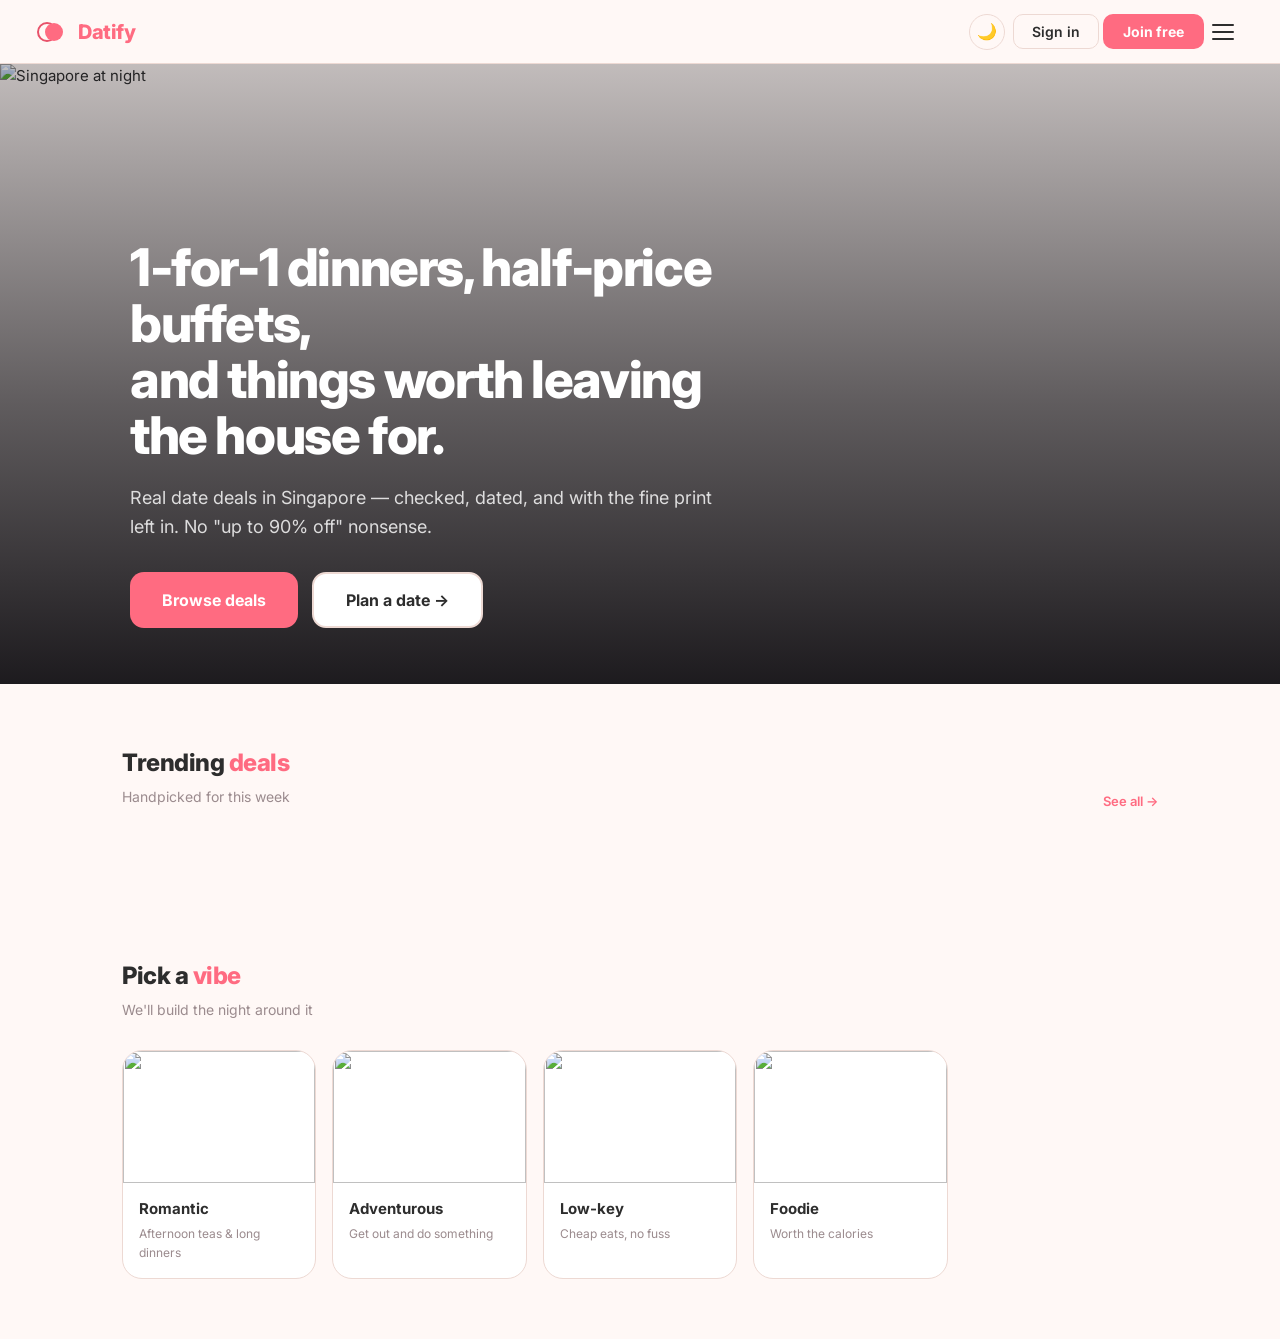
==== index.html @ 91d67506 "Fix planner/filter correctness, swipe scroll reset, and tablet layout Planner and filters were promi" ====
<!DOCTYPE html>
<html lang="en">
<head>
  <meta charset="UTF-8" />
  <meta name="viewport" content="width=device-width, initial-scale=1.0" />
  <title>Datify — Plan the Perfect Date</title>

  <!-- ✅ Supabase MUST load before any of your scripts -->
  <script src="https://cdn.jsdelivr.net/npm/@supabase/supabase-js@2"></script>

  <link rel="stylesheet" href="css/style.css">
  <link rel="icon" type="image/svg+xml" href="assets/img/logo-mark.svg">
  <script src="js/theme.js"></script>
</head>
<body>

<div id="app">
  <nav class="nav">
    <div class="nav-logo" onclick="go('home')">
      <div class="nav-logo-mark">
        <svg viewBox="0 0 64 64"><circle cx="26" cy="32" r="18" fill="none" stroke="#E8526A" stroke-width="4"/><circle cx="40" cy="32" r="18" fill="#FF6B81"/></svg>
      </div>
      <span class="nav-brand">Datify</span>
    </div>
    <div class="nav-links">
      <button class="nav-link active" data-page="home"    onclick="go('home')">Home</button>
      <button class="nav-link"        data-page="explore" onclick="go('explore')">Explore Deals</button>
      <button class="nav-link"        data-page="swipe"   onclick="go('swipe')">Swipe</button>
      <button class="nav-link"        data-page="planner" onclick="go('planner')">Plan a Date</button>
      <button class="nav-link"        data-page="saved"   onclick="go('saved')">Saved</button>
      <button class="nav-link"        data-page="howitworks" onclick="go('howitworks')">How it works</button>
      <button class="nav-link"        data-page="contact" onclick="go('contact')">Contact</button>
    </div>
    <div class="nav-right">
      <button class="theme-toggle" onclick="toggleDarkMode()" title="Toggle dark mode" aria-label="Toggle dark mode">🌙</button>
      <span id="nav-auth-area">
        <button class="btn-ghost" onclick="go('login')">Sign in</button>
        <button class="btn-pink"  onclick="go('signup')">Join free</button>
      </span>
      <button class="nav-hamburger" id="nav-hamburger" onclick="toggleMobileMenu()" aria-label="Menu">
        <span></span><span></span><span></span>
      </button>
    </div>
  </nav>
  <div class="nav-mobile-menu" id="nav-mobile-menu">
    <button class="nav-link active" data-page="home"    onclick="go('home');closeMobileMenu()">Home</button>
    <button class="nav-link"        data-page="explore" onclick="go('explore');closeMobileMenu()">Explore Deals</button>
    <button class="nav-link"        data-page="swipe"   onclick="go('swipe');closeMobileMenu()">Swipe</button>
    <button class="nav-link"        data-page="planner" onclick="go('planner');closeMobileMenu()">Plan a Date</button>
    <button class="nav-link"        data-page="saved"   onclick="go('saved');closeMobileMenu()">Saved</button>
    <button class="nav-link"        data-page="howitworks" onclick="go('howitworks');closeMobileMenu()">How it works</button>
    <button class="nav-link"        data-page="contact" onclick="go('contact');closeMobileMenu()">Contact</button>
    <div class="nav-mobile-auth" id="nav-auth-area-mobile">
      <button class="btn-ghost" onclick="go('login');closeMobileMenu()">Sign in</button>
      <button class="btn-pink"  onclick="go('signup');closeMobileMenu()">Join free</button>
    </div>
  </div>

  <!-- HOME -->
  <div id="page-home" class="page active">
    <div class="hero">
      <div class="hero-media">
        <img src="https://images.unsplash.com/photo-1496939376851-89342e90adcd?w=1600&q=80&auto=format&fit=crop" alt="Singapore at night">
      </div>
      <div class="hero-content">
        <h1>1-for-1 dinners, half-price buffets,<br>and things worth leaving the house for.</h1>
        <p class="hero-sub">Real date deals in Singapore — checked, dated, and with the fine print left in. No "up to 90% off" nonsense.</p>
        <div class="hero-actions">
          <button class="btn-hero-primary" onclick="go('explore')">Browse deals</button>
          <button class="btn-hero-secondary" onclick="go('planner')">Plan a date →</button>
        </div>
        <div class="hero-proof" id="hero-stats" style="display:none">
          <span><strong id="stat-deals-num">0</strong> live deals</span>
          <span class="hero-proof-dot">·</span>
          <span><strong id="stat-cats-num">0</strong> categories</span>
          <span class="hero-proof-dot">·</span>
          <span>Singapore only</span>
        </div>
      </div>
    </div>
    <div class="section">
      <div class="section-head">
        <div><div class="section-title">Trending <span>deals</span></div><div class="section-sub">Handpicked for this week</div></div>
        <button class="see-all" onclick="go('explore')">See all →</button>
      </div>
      <div class="deals-grid" id="home-trending"></div>
    </div>
    <div class="section">
      <div class="section-head">
        <div><div class="section-title">Pick a <span>vibe</span></div><div class="section-sub">We'll build the night around it</div></div>
      </div>
      <div class="vibes-row">
        <div class="vibe-card" onclick="setVibeAndGo('romantic')">
          <img src="https://images.unsplash.com/photo-1560228022-f1a3298022e9?w=600&q=80&auto=format&fit=crop" alt="">
          <div class="vibe-body"><div class="vibe-name">Romantic</div><div class="vibe-desc">Afternoon teas &amp; long dinners</div></div>
        </div>
        <div class="vibe-card" onclick="setVibeAndGo('adventurous')">
          <img src="https://images.unsplash.com/photo-1699138346782-8a8b211c3da2?w=600&q=80&auto=format&fit=crop" alt="">
          <div class="vibe-body"><div class="vibe-name">Adventurous</div><div class="vibe-desc">Get out and do something</div></div>
        </div>
        <div class="vibe-card" onclick="setVibeAndGo('chill')">
          <img src="https://images.unsplash.com/photo-1596815390511-58869bc64193?w=600&q=80&auto=format&fit=crop" alt="">
          <div class="vibe-body"><div class="vibe-name">Low-key</div><div class="vibe-desc">Cheap eats, no fuss</div></div>
        </div>
        <div class="vibe-card" onclick="setVibeAndGo('foodie')">
          <img src="https://images.unsplash.com/photo-1579584425555-c3ce17fd4351?w=600&q=80&auto=format&fit=crop" alt="">
          <div class="vibe-body"><div class="vibe-name">Foodie</div><div class="vibe-desc">Worth the calories</div></div>
        </div>
      </div>
    </div>
  </div>

  <!-- LOGIN -->
  <div id="page-login" class="page">
    <div class="auth-wrap">
      <div class="auth-card">
        <div class="auth-logo">
          <div class="mark"><svg viewBox="0 0 64 64"><circle cx="26" cy="32" r="18" fill="none" stroke="#E8526A" stroke-width="4"/><circle cx="40" cy="32" r="18" fill="#FF6B81"/></svg></div>
          <div style="font-size:22px;font-weight:800;color:var(--pink)">Datify</div>
        </div>
        <div class="auth-title">Welcome back</div>
        <div class="auth-sub">Sign in to access your saved plans</div>
        <div id="login-error"   class="auth-error"></div>
        <div id="login-success" class="auth-success"></div>
        <div class="form-group">
          <label class="form-label">Email</label>
          <input class="form-input" id="login-email" type="email" placeholder="you@example.com">
        </div>
        <div class="form-group">
          <label class="form-label">Password</label>
          <input class="form-input" id="login-password" type="password" placeholder="••••••••">
        </div>
        <button class="btn-full" id="login-btn" onclick="handleLogin()">Sign in</button>
        <div class="auth-footer">No account? <a onclick="go('signup')">Create one free →</a></div>
      </div>
    </div>
  </div>

  <!-- SIGNUP -->
  <div id="page-signup" class="page">
    <div class="auth-wrap">
      <div class="auth-card">
        <div class="auth-logo">
          <div class="mark"><svg viewBox="0 0 64 64"><circle cx="26" cy="32" r="18" fill="none" stroke="#E8526A" stroke-width="4"/><circle cx="40" cy="32" r="18" fill="#FF6B81"/></svg></div>
          <div style="font-size:22px;font-weight:800;color:var(--pink)">Datify</div>
        </div>
        <div class="auth-title">Create your account</div>
        <div class="auth-sub">Plan your first perfect date today</div>
        <div id="signup-error"   class="auth-error"></div>
        <div id="signup-success" class="auth-success"></div>
        <div class="form-row">
          <div class="form-group"><label class="form-label">First name</label><input class="form-input" id="signup-firstname" type="text" placeholder="Alex"></div>
          <div class="form-group"><label class="form-label">Last name</label><input class="form-input" id="signup-lastname" type="text" placeholder="Kim"></div>
        </div>
        <div class="form-group">
          <label class="form-label">Email</label>
          <input class="form-input" id="signup-email" type="email" placeholder="you@example.com">
        </div>
        <div class="form-group">
          <label class="form-label">Password</label>
          <input class="form-input" id="signup-password" type="password" placeholder="8+ chars, upper, lower &amp; symbol">
        </div>
        <button class="btn-full" id="signup-btn" onclick="handleSignUp()">Create account — it's free</button>
        <div class="auth-footer">Already have an account? <a onclick="go('login')">Sign in →</a></div>
      </div>
    </div>
  </div>

  <!-- PLANNER -->
  <div id="page-planner" class="page">
    <div class="planner-wrap">
      <div class="planner-header">
        <h1>Plan your <em>perfect date</em></h1>
        <p>Answer a few quick questions and we'll build the ideal evening for you.</p>
      </div>
      <div class="pin-banner" id="pin-banner" style="display:none"></div>
      <div class="planner-card">
        <h3><span class="step-badge">1</span> What's your budget?</h3>
        <div class="budget-row">
          <span class="budget-amount" id="budget-disp">$70</span>
          <span class="budget-max">Max $200</span>
        </div>
        <input type="range" min="0" max="200" value="70" step="5" id="budget-slider"
               oninput="document.getElementById('budget-disp').textContent='$'+this.value">
        <div style="display:flex;justify-content:space-between;font-size:11px;color:var(--muted);margin-top:8px">
          <span>$0 Free</span><span>$50 Budget</span><span>$100 Mid</span><span>$200 Premium</span>
        </div>
      </div>
      <div class="planner-card">
        <h3><span class="step-badge">2</span> When's the date?</h3>
        <div class="input-grid">
          <div class="form-group"><label class="form-label">Date</label><input type="date" id="p-date"></div>
          <div class="form-group"><label class="form-label">Start time</label><input type="time" id="p-time" value="18:30"></div>
          <div class="form-group"><label class="form-label">Duration</label>
            <select id="p-dur">
              <option value="2">2 hours</option>
              <option value="3" selected>3 hours</option>
              <option value="4">4 hours</option>
              <option value="5">5 hours</option>
              <option value="6">All night (6h)</option>
            </select>
          </div>
          <div class="form-group"><label class="form-label">Area</label>
            <select id="p-loc">
              <option value="any" selected>Anywhere in Singapore</option>
              <option value="Central">Central</option>
              <option value="East">East</option>
              <option value="West">West</option>
              <option value="North">North</option>
              <option value="North-East">North-East</option>
            </select>
          </div>
        </div>
      </div>
      <div class="planner-card">
        <h3><span class="step-badge">3</span> Choose your vibe</h3>
        <div class="vibes-grid" id="vibe-grid">
          <button class="vibe-btn sel" data-vibe="romantic"    onclick="pickVibe(this)"><span class="ve">🌹</span><span class="vn">Romantic</span><div class="vd">Candlelit &amp; intimate</div></button>
          <button class="vibe-btn"    data-vibe="fun"          onclick="pickVibe(this)"><span class="ve">🎉</span><span class="vn">Fun</span><div class="vd">Playful &amp; lively</div></button>
          <button class="vibe-btn"    data-vibe="adventurous"  onclick="pickVibe(this)"><span class="ve">🧗</span><span class="vn">Adventurous</span><div class="vd">Bold &amp; exciting</div></button>
          <button class="vibe-btn"    data-vibe="chill"        onclick="pickVibe(this)"><span class="ve">☕</span><span class="vn">Chill</span><div class="vd">Cozy &amp; relaxed</div></button>
          <button class="vibe-btn"    data-vibe="foodie"       onclick="pickVibe(this)"><span class="ve">🍜</span><span class="vn">Foodie</span><div class="vd">All about the food</div></button>
        </div>
      </div>
      <div class="planner-card">
        <h3><span class="step-badge">4</span> What to include?</h3>
        <div class="chips-row" id="include-chips">
          <button class="chip on" data-cat="dining"     onclick="toggleInclude(this)">🍽 Food</button>
          <button class="chip on" data-cat="activities" onclick="toggleInclude(this)">🎭 Activities</button>
          <button class="chip on" data-cat="drinks"     onclick="toggleInclude(this)">🍹 Drinks</button>
          <button class="chip on" data-cat="outdoor"    onclick="toggleInclude(this)">🌿 Outdoor</button>
        </div>
      </div>
      <button class="generate-btn" onclick="startGenerate()">
        <svg width="20" height="20" viewBox="0 0 24 24" fill="currentColor"><path d="M12 2l3.09 6.26L22 9.27l-5 4.87 1.18 6.88L12 17.77l-6.18 3.25L7 14.14 2 9.27l6.91-1.01L12 2z"/></svg>
        Generate My Date
      </button>
    </div>
  </div>

  <!-- LOADING -->
  <div id="page-loading" class="page">
    <div class="loading-screen show">
      <div class="loading-ring-wrap"><div class="l-ring"></div><div class="l-heart">❤️</div></div>
      <div style="text-align:center">
        <div class="loading-title">Building your perfect date</div>
        <div class="loading-msg"><span class="loading-dots"><span>.</span><span>.</span><span>.</span></span></div>
      </div>
      <div class="loading-steps-list">
        <div class="l-step active" id="ls0"><div class="l-step-dot"></div>Scouting top venues nearby</div>
        <div class="l-step"        id="ls1"><div class="l-step-dot"></div>Checking prices &amp; availability</div>
        <div class="l-step"        id="ls2"><div class="l-step-dot"></div>Mapping the best route</div>
        <div class="l-step"        id="ls3"><div class="l-step-dot"></div>Calculating travel times</div>
        <div class="l-step"        id="ls4"><div class="l-step-dot"></div>Finalising your itinerary ✨</div>
      </div>
    </div>
  </div>

  <!-- RESULTS -->
  <div id="page-results" class="page">
    <div class="results-wrap">
      <div class="results-top">
        <div class="results-top-head">
          <div>
            <div class="results-plan-name">Your <span>Romantic Evening</span> ✨</div>
            <div class="results-date" id="res-date-line"></div>
          </div>
          <div style="display:flex;gap:8px;flex-wrap:wrap">
            <button class="replan-btn" onclick="regeneratePlan()">Regenerate</button>
            <button class="btn-pink" id="res-save-btn" onclick="savePlan()">Save Plan</button>
          </div>
        </div>
        <div class="results-pills" id="res-pills"></div>
      </div>
      <div class="timeline" id="timeline"><div class="tl-spine"></div></div>
      <div class="total-summary" id="total-summary"></div>
      <div id="res-extras-section" style="margin-top:32px;padding-top:28px;border-top:1px solid var(--border)">
        <div class="section-title" style="margin-bottom:6px">More deals to <span>add</span></div>
        <div style="font-size:13px;color:var(--muted);margin-bottom:18px" id="res-extras-sub">Other deals you might like. Use Replace on a stop to swap one in.</div>
        <div class="deals-grid" id="res-extras"></div>
      </div>
    </div>
  </div>

  <!-- EXPLORE -->
  <div id="page-explore" class="page">
    <div class="explore-wrap">
      <div class="explore-top">
        <div class="explore-title"><h1>Explore <span style="color:var(--pink)">deals</span></h1><p>Discover curated activities &amp; dining for your next date</p></div>
        <button class="btn-pink" onclick="go('planner')">Plan a date →</button>
      </div>
      <div class="filter-bar">
        <span class="filter-label">Filter:</span>
        <button class="filter-chip filter-chip-cat on" onclick="filterDeals('all',this)">All</button>
        <span id="category-chips" style="display:contents"></span>
        <span class="filter-label filter-label-price">Price:</span>
        <button class="filter-chip filter-chip-price" onclick="filterPrice('budget',this)">Under $20</button>
        <button class="filter-chip filter-chip-price" onclick="filterPrice('mid',this)">$20–$60</button>
        <button class="filter-chip filter-chip-price" onclick="filterPrice('premium',this)">$60+</button>
        <button class="filter-chip filter-chip-price" onclick="filterPrice('discount',this)">% off</button>
      </div>
      <div class="explore-grid" id="explore-grid"></div>
    </div>
  </div>

  <!-- DEAL DETAIL -->
  <div id="page-detail" class="page">
    <div class="detail-wrap">
      <button class="detail-back" onclick="go(prevPage)">← Back</button>
      <div class="detail-hero" id="detail-img"><div class="detail-tags" id="detail-tags"></div></div>
      <div class="detail-main" id="detail-main"></div>
    </div>
  </div>

  <!-- SAVED -->
  <div id="page-saved" class="page">
    <div class="saved-wrap">
      <div class="saved-header">
        <h1>Your <span style="color:var(--pink)">saved</span></h1>
        <p>Shortlisted deals and saved date itineraries</p>
      </div>
      <div class="saved-tabs">
        <button class="saved-tab-btn on" onclick="switchSavedTab('deals', this)">Deals</button>
        <button class="saved-tab-btn"    onclick="switchSavedTab('plans', this)">Plans</button>
      </div>
      <div id="saved-deals-panel"></div>
      <div id="saved-plans-panel" style="display:none"></div>
    </div>
  </div>

  <!-- SWIPE -->
  <div id="page-swipe" class="page">
    <div class="swipe-wrap">
      <div class="swipe-header">
        <h1>Swipe <span style="color:var(--pink)">deals</span></h1>
        <p id="swipe-subtitle">Right to shortlist, left to pass</p>
      </div>

      <!-- Setup: runs before the deck so it can be sorted by what she wants -->
      <div id="swipe-setup" class="swipe-setup">
        <div class="swipe-setup-group">
          <div class="swipe-setup-label">Budget per person</div>
          <div class="swipe-setup-chips" data-group="budget">
            <button class="chip" data-val="15">Under $15</button>
            <button class="chip" data-val="30">Under $30</button>
            <button class="chip" data-val="50">Under $50</button>
            <button class="chip on" data-val="any">Any</button>
          </div>
        </div>
        <div class="swipe-setup-group">
          <div class="swipe-setup-label">Area</div>
          <div class="swipe-setup-chips" data-group="area">
            <button class="chip on" data-val="any">Anywhere</button>
            <button class="chip" data-val="Central">Central</button>
            <button class="chip" data-val="East">East</button>
            <button class="chip" data-val="West">West</button>
            <button class="chip" data-val="North">North</button>
            <button class="chip" data-val="North-East">North-East</button>
          </div>
        </div>
        <div class="swipe-setup-group">
          <div class="swipe-setup-label">Vibe <span class="swipe-setup-opt">(optional)</span></div>
          <div class="swipe-setup-chips" data-group="vibe">
            <button class="chip" data-val="Romantic">🌹 Romantic</button>
            <button class="chip" data-val="Fun">🎉 Fun</button>
            <button class="chip" data-val="Chill">☕ Chill</button>
            <button class="chip" data-val="Foodie">🍜 Foodie</button>
            <button class="chip" data-val="Adventurous">🧗 Adventurous</button>
            <button class="chip on" data-val="any">✨ Surprise me</button>
          </div>
        </div>
        <button class="btn-pink swipe-setup-go" onclick="startSwipeDeck()">Start swiping →</button>
      </div>

      <div id="swipe-deck" style="display:none">
      <div class="swipe-head">
        <button class="swipe-change-btn" onclick="showSwipeSetup()">⚙ Change filters</button>
        <span class="swipe-saved-note" id="swipe-saved-note"></span>
      </div>
      <div class="swipe-stack" id="swipe-stack"></div>
      <div class="swipe-actions">
        <button class="swipe-btn swipe-btn-pass" onclick="swipeButton('left')" title="Pass" aria-label="Pass">✕</button>
        <button class="swipe-btn swipe-btn-like" onclick="swipeButton('right')" title="Shortlist" aria-label="Shortlist">♡</button>
      </div>
      </div>
    </div>
  </div>

  <!-- HOW IT WORKS -->
  <div id="page-howitworks" class="page">
    <div class="hiw-wrap">
      <div class="hiw-head">
        <h1>How Datify works</h1>
        <p>Datify collects real, currently-running date deals in Singapore and helps you build an evening around them. Here's exactly what that means — including the bits we haven't built yet.</p>
      </div>

      <div class="hiw-block">
        <h2>Where the <span>deals</span> come from</h2>
        <p>Two places. Some are <strong>curated</strong> — we find them on public listings, check they're still running, and record the real price, the outlet address and the expiry date. Others come straight from <strong>partner merchants</strong> who list with us directly.</p>
        <p>Every curated deal links back to where it was published so you can verify it yourself, and we keep the fine print in. If a deal needs a particular credit card or only runs on weekday lunches, that's written into the description — not buried.</p>
      </div>

      <div class="hiw-block">
        <h2>Find something you <span>like</span></h2>
        <p><strong>Explore</strong> is the full list, filterable by category and price. <strong>Swipe</strong> is the same deals one card at a time — right to shortlist, left to pass.</p>
        <p>You don't need an account to shortlist. Tap the heart and it's saved to your browser straight away. Make an account later and everything you saved comes with you.</p>
      </div>

      <div class="hiw-block">
        <h2>Build the <span>date</span></h2>
        <p>Tell the planner your budget, how long you've got, the area you want to be in and the kind of night you're after. It picks deals that genuinely fit — it won't hand you a $25 dinner on a $15 budget, or a four-hour plan when you said three.</p>
        <p>If your budget won't stretch, it says so and names the cheapest thing we actually have, then builds you a free evening instead — a walk along the Marina Bay waterfront, the Botanic Gardens, Fort Canning. Those are real places, and they're genuinely free.</p>
      </div>

      <div class="hiw-block">
        <h2>What we <span>don't</span> do yet</h2>
        <p>We show the straight-line distance between stops, not travel time. A 7km hop might be twenty minutes or fifty depending on the MRT, so check the route before you commit.</p>
        <p>Stop lengths are a flat estimate of an hour each — we don't yet know how long a given deal actually takes. And most photos on curated deals are stock images for illustration, not pictures of that venue. We say so on every deal page.</p>
        <div class="hiw-note">We'd rather tell you what's an estimate than dress a guess up as a fact.</div>
      </div>

      <div class="hiw-block">
        <h2>If you run a <span>business</span></h2>
        <p>Merchants can list their own deals. You get a dashboard, a Seller ID and control over your listings. Every deal — new or edited — goes through a quick review before it appears publicly, so nothing goes live unchecked.</p>
      </div>

      <div class="hiw-cta">
        <button class="btn-hero-primary" onclick="go('explore')">Browse deals</button>
        <button class="btn-hero-secondary" onclick="go('contact')">Partner with us →</button>
      </div>
    </div>
  </div>

  <!-- CONTACT -->
  <div id="page-contact" class="page">
    <div class="contact-wrap">
      <div class="contact-header">
        <h1>Get in <span style="color:var(--pink)">touch</span></h1>
        <p>Questions, feedback, or want to list your deals with us?</p>
      </div>
      <div class="contact-tabs">
        <button class="contact-tab-btn on" onclick="switchContactTab('support', this)">Customer support</button>
        <button class="contact-tab-btn"    onclick="switchContactTab('partnership', this)">Partner with us</button>
      </div>
      <form class="contact-form" id="contact-form" onsubmit="submitContact(event)">
        <div id="contact-error"   class="auth-error"></div>
        <div id="contact-success" class="auth-success"></div>
        <div class="form-group">
          <label class="form-label">Name</label>
          <input class="form-input" id="contact-name" type="text" placeholder="Your name">
        </div>
        <div class="form-group">
          <label class="form-label">Email</label>
          <input class="form-input" id="contact-email" type="email" placeholder="you@example.com">
        </div>
        <div class="form-group">
          <label class="form-label">Message</label>
          <textarea class="form-input" id="contact-message" rows="5" placeholder="How can we help?"></textarea>
        </div>
        <button class="btn-full" id="contact-submit-btn" type="submit">Send message</button>
      </form>
    </div>
  </div>

  <!-- PROFILE -->
  <div id="page-profile" class="page">
    <div class="profile-wrap">
      <div class="profile-header">
        <h1>My <span style="color:var(--pink)">Profile</span></h1>
        <p>Manage your account details and preferences</p>
      </div>

      <!-- Avatar row -->
      <div class="profile-avatar-row">
        <div class="profile-avatar-lg" id="profile-avatar-lg">?</div>
        <div class="profile-avatar-info">
          <h2 id="profile-display-name">Loading…</h2>
          <p id="profile-display-email" style="color:var(--muted);font-size:13px"></p>
        </div>
      </div>

      <!-- Personal details -->
      <div class="profile-card">
        <h3>Personal Details</h3>
        <div class="profile-field-row">
          <div class="profile-field">
            <label>First Name</label>
            <input type="text" id="pf-first" placeholder="Alex">
          </div>
          <div class="profile-field">
            <label>Last Name</label>
            <input type="text" id="pf-last" placeholder="Kim">
          </div>
        </div>
        <div class="profile-field">
          <label>Email</label>
          <input type="email" id="pf-email" readonly>
        </div>
        <button class="profile-save-btn" id="profile-save-btn" onclick="saveProfileDetails()">Save Changes</button>
        <div class="profile-msg" id="profile-details-msg"></div>
      </div>

      <!-- Change password -->
      <div class="profile-card">
        <h3>Change Password</h3>
        <div class="profile-field">
          <label>New Password</label>
          <input type="password" id="pf-new-pass" placeholder="8+ chars, upper, lower &amp; symbol">
        </div>
        <div class="profile-field">
          <label>Confirm New Password</label>
          <input type="password" id="pf-confirm-pass" placeholder="Repeat new password">
        </div>
        <button class="profile-save-btn" id="profile-pass-btn" onclick="saveProfilePassword()">Update Password</button>
        <div class="profile-msg" id="profile-pass-msg"></div>
      </div>

      <!-- Sign out -->
      <div class="profile-card" style="display:flex;align-items:center;justify-content:space-between;flex-wrap:wrap;gap:12px">
        <div>
          <div style="font-size:15px;font-weight:600">Sign out</div>
          <div style="font-size:13px;color:var(--muted);margin-top:2px">You'll need to sign in again to access your plans.</div>
        </div>
        <button class="profile-danger-btn" onclick="handleLogout()">Sign out of Datify</button>
      </div>
    </div>
  </div>
</div>

<script src="js/supabase-client.js"></script>
<script src="js/app.js"></script>
</body>
</html>
---- css/style.css ----
@import url('https://fonts.googleapis.com/css2?family=Inter:wght@300;400;500;600;700;800&display=swap');
    *{box-sizing:border-box;margin:0;padding:0}
    :root{
      --pink:#FF6B81;--peach:#FFD6C9;--bg:#FFF8F6;--text:#2D2D2D;
      --white:#FFFFFF;--muted:#9B8B8E;--border:#EDD9D3;
      --pink-light:#FFF0F2;--pink-dark:#E8526A;--pink-xlight:#FFF8F9;
      --purple:#8B5CF6;--purple-light:#F5F3FF;
      --green:#10B981;--amber:#F59E0B;--red:#EF4444;
      --shadow:0 4px 24px rgba(255,107,129,0.10);
      --shadow-sm:0 2px 12px rgba(255,107,129,0.07);
      --r:20px;--r-sm:12px;--r-lg:28px;
      --nav-bg:rgba(255,248,246,0.96);--on-accent:#FFFFFF;
    }
    /* DARK MODE — follows system preference by default; the toggle
       button sets data-theme explicitly to override it either way. */
    @media (prefers-color-scheme: dark){
      :root:not([data-theme="light"]){
        --bg:#17151A;--text:#F1E5E7;--white:#221F26;--muted:#B3A4A9;--border:#34303A;
        --pink-light:#3A2530;--pink-xlight:#2A2229;--purple-light:#2A2440;
        --shadow:0 4px 24px rgba(0,0,0,0.45);--shadow-sm:0 2px 12px rgba(0,0,0,0.35);
        --nav-bg:rgba(23,21,26,0.92);
      }
    }
    :root[data-theme="dark"]{
      --bg:#17151A;--text:#F1E5E7;--white:#221F26;--muted:#B3A4A9;--border:#34303A;
      --pink-light:#3A2530;--pink-xlight:#2A2229;--purple-light:#2A2440;
      --shadow:0 4px 24px rgba(0,0,0,0.45);--shadow-sm:0 2px 12px rgba(0,0,0,0.35);
      --nav-bg:rgba(23,21,26,0.92);
    }
    html,body{font-family:'Inter',sans-serif;background:var(--bg);color:var(--text);min-height:100vh;font-size:15px;line-height:1.6;transition:background 0.2s,color 0.2s}
    .theme-toggle{width:36px;height:36px;border-radius:100px;border:1.5px solid var(--border);background:transparent;cursor:pointer;display:flex;align-items:center;justify-content:center;font-size:16px;flex-shrink:0}
    .theme-toggle:hover{border-color:var(--pink)}
    .hidden{display:none!important}
    .page{display:none}
    .page.active{display:block}

    /* NAV */
    .nav{background:var(--nav-bg);border-bottom:1px solid var(--border);padding:0 32px;height:64px;display:flex;align-items:center;justify-content:space-between;position:sticky;top:0;z-index:200;backdrop-filter:blur(8px)}
    .nav-logo{display:flex;align-items:center;gap:10px;cursor:pointer}
    .nav-logo-mark{width:36px;height:36px;display:flex;align-items:center;justify-content:center}
    .nav-logo-mark svg{width:32px;height:32px}
    .nav-brand{font-size:20px;font-weight:800;color:var(--pink);letter-spacing:-0.5px}
    /* Navigation lives entirely in the hamburger menu now, at every width.
       The inline link row is gone, so the nav bar stays clean. */
    .nav-links{display:none}
    .nav-link{padding:8px 14px;border-radius:10px;font-size:14px;font-weight:500;cursor:pointer;border:none;background:transparent;color:var(--muted);font-family:'Inter',sans-serif;transition:all 0.18s}
    .nav-link:hover{background:var(--pink-light);color:var(--pink)}
    .nav-link.active{color:var(--pink);background:var(--pink-light)}
    .nav-right{display:flex;gap:8px;align-items:center}
    /* Hamburger shows at EVERY width, desktop included. On wide screens it
       sits beside the full nav links as a second way in; the menu it opens
       is the same one, so nothing is hidden from desktop visitors. */
    .nav-hamburger{display:flex;flex-direction:column;justify-content:center;gap:5px;width:36px;height:36px;border:none;background:transparent;cursor:pointer;padding:0}
    /* Inline text button inside an error/notice message (e.g. "resend the
       confirmation email") — looks like a link, behaves like a button. */
    .link-btn{background:none;border:none;padding:0;font:inherit;color:inherit;
              text-decoration:underline;cursor:pointer;font-weight:700}
    .link-btn:hover{opacity:0.75}
    .nav-hamburger span{display:block;width:22px;height:2px;background:var(--text);border-radius:2px;transition:transform 0.2s,opacity 0.2s}
    .nav-hamburger.open span:nth-child(1){transform:translateY(7px) rotate(45deg)}
    .nav-hamburger.open span:nth-child(2){opacity:0}
    .nav-hamburger.open span:nth-child(3){transform:translateY(-7px) rotate(-45deg)}
    .nav-mobile-menu{display:none;position:fixed;top:64px;left:0;right:0;background:var(--white);border-bottom:1px solid var(--border);box-shadow:var(--shadow);z-index:199;padding:12px 16px 20px;flex-direction:column;gap:4px}
    .nav-mobile-menu.open{display:flex}
    .nav-mobile-menu .nav-link{width:100%;text-align:left;padding:12px 14px}
    .nav-mobile-menu .nav-mobile-auth{display:flex;gap:8px;margin-top:10px;padding-top:14px;border-top:1px solid var(--border)}
    .nav-mobile-menu .nav-mobile-auth button{flex:1}
    /* On desktop the same menu becomes a tidy right-hand dropdown instead of
       a full-width sheet, which would look odd across a wide screen. */
    @media(min-width:801px){
      .nav-mobile-menu{left:auto;right:24px;width:260px;border:1px solid var(--border);
                       border-radius:var(--r-sm);top:70px;padding:10px}
    }
    @media(max-width:800px){
      /* Sign in / Join free move into the menu on small screens so the bar
         doesn't crowd. (.nav-links is hidden at all widths now.) */
      #nav-auth-area{display:none}
    }
    .btn-ghost{padding:8px 18px;border-radius:10px;font-size:14px;font-weight:600;cursor:pointer;border:1.5px solid var(--border);background:transparent;color:var(--text);font-family:'Inter',sans-serif;transition:all 0.18s}
    .btn-ghost:hover{border-color:var(--pink);color:var(--pink)}
    .btn-pink{padding:9px 20px;border-radius:10px;font-size:14px;font-weight:700;cursor:pointer;border:none;background:var(--pink);color:var(--on-accent);font-family:'Inter',sans-serif;transition:all 0.18s}
    .btn-pink:hover{background:var(--pink-dark);transform:translateY(-1px)}
    .btn-pink:active{transform:translateY(0)}
    .btn-outline{padding:9px 20px;border-radius:10px;font-size:14px;font-weight:600;cursor:pointer;border:1.5px solid var(--pink);background:transparent;color:var(--pink);font-family:'Inter',sans-serif;transition:all 0.18s}
    .btn-outline:hover{background:var(--pink-light)}

    /* NAV USER BUTTON */
    .nav-user-btn{display:flex;align-items:center;gap:8px;padding:6px 14px 6px 8px;
                  border-radius:100px;border:1.5px solid var(--border);background:var(--white);
                  cursor:pointer;font-family:'Inter',sans-serif;transition:all 0.18s;
                  font-size:14px;font-weight:600;color:var(--text)}
    .nav-user-btn:hover{border-color:var(--pink);color:var(--pink)}
    .nav-user-avatar{width:28px;height:28px;border-radius:50%;background:var(--pink);
                     display:flex;align-items:center;justify-content:center;
                     font-size:12px;font-weight:800;color:var(--on-accent);flex-shrink:0}
    .nav-user-chevron{font-size:10px;color:var(--muted);margin-left:2px}

    /* PROFILE PAGE */
    .profile-wrap{max-width:680px;margin:0 auto;padding:40px 24px}
    .profile-header{margin-bottom:32px}
    .profile-header h1{font-size:28px;font-weight:800;letter-spacing:-0.5px;margin-bottom:6px}
    .profile-header p{color:var(--muted);font-size:14px}
    .profile-avatar-row{display:flex;align-items:center;gap:20px;
                         background:var(--white);border:1px solid var(--border);
                         border-radius:var(--r);padding:24px 28px;margin-bottom:20px;
                         box-shadow:var(--shadow-sm)}
    .profile-avatar-lg{width:72px;height:72px;border-radius:50%;background:var(--pink);
                        display:flex;align-items:center;justify-content:center;
                        font-size:26px;font-weight:800;color:var(--on-accent);flex-shrink:0}
    .profile-avatar-info h2{font-size:20px;font-weight:800;margin-bottom:3px}
    .profile-avatar-info p{font-size:13px;color:var(--muted)}
    .profile-card{background:var(--white);border:1px solid var(--border);border-radius:var(--r);
                  padding:28px;margin-bottom:20px;box-shadow:var(--shadow-sm)}
    .profile-card h3{font-size:15px;font-weight:700;margin-bottom:18px;
                     padding-bottom:14px;border-bottom:1px solid var(--border)}
    .profile-field{margin-bottom:16px}
    .profile-field label{display:block;font-size:12px;font-weight:700;color:var(--muted);
                         text-transform:uppercase;letter-spacing:0.4px;margin-bottom:6px}
    .profile-field input{width:100%;padding:11px 14px;border:1.5px solid var(--border);
                          border-radius:12px;font-size:14px;font-family:'Inter',sans-serif;
                          background:var(--bg);color:var(--text);outline:none;transition:border-color 0.15s}
    .profile-field input:focus{border-color:var(--pink)}
    .profile-field input[readonly]{background:var(--bg);color:var(--muted);cursor:not-allowed}
    .profile-field-row{display:grid;grid-template-columns:1fr 1fr;gap:12px}
    .profile-save-btn{padding:12px 28px;border-radius:12px;font-size:14px;font-weight:700;
                       cursor:pointer;border:none;background:var(--pink);color:var(--on-accent);
                       font-family:'Inter',sans-serif;transition:all 0.18s}
    .profile-save-btn:hover{background:var(--pink-dark)}
    .profile-save-btn:disabled{background:#ccc;cursor:not-allowed}
    .profile-msg{padding:10px 14px;border-radius:10px;font-size:13px;font-weight:500;
                  margin-top:12px;display:none}
    .profile-msg.ok{background:#DCFCE7;color:#15803D}
    .profile-msg.err{background:#FEE2E2;color:#991B1B}
    .profile-danger-btn{padding:10px 20px;border-radius:10px;font-size:13px;font-weight:700;
                         cursor:pointer;border:1.5px solid var(--border);background:transparent;
                         color:var(--muted);font-family:'Inter',sans-serif;transition:all 0.15s}
    .profile-danger-btn:hover{border-color:var(--red);color:var(--red)}

    /* HERO */
    /* HERO — photo-led. The image carries the page; type sits on top of it,
       left-aligned rather than centred. */
    .hero{position:relative;min-height:min(72vh,620px);display:flex;align-items:flex-end;
          padding:0;margin:0;overflow:hidden;isolation:isolate}
    .hero-media{position:absolute;inset:0;z-index:-1}
    .hero-media img{width:100%;height:100%;object-fit:cover;display:block}
    .hero-media::after{content:'';position:absolute;inset:0;
      background:linear-gradient(to top,rgba(10,8,12,0.92) 0%,rgba(10,8,12,0.65) 45%,rgba(10,8,12,0.25) 100%)}
    .hero-content{position:relative;width:100%;max-width:1100px;margin:0 auto;padding:0 40px 56px;color:#fff}
    .hero h1{font-size:clamp(28px,4.6vw,52px);font-weight:800;line-height:1.08;margin-bottom:18px;letter-spacing:-1.4px;color:#fff;max-width:17ch}
    .hero h1 em{color:var(--pink);font-style:normal}
    .hero-sub{font-size:clamp(15px,1.6vw,18px);color:rgba(255,255,255,0.82);max-width:54ch;margin:0 0 30px;line-height:1.65}
    .hero-actions{display:flex;gap:14px;justify-content:flex-start;flex-wrap:wrap}
    .hero-proof{margin-top:26px;font-size:13.5px;color:rgba(255,255,255,0.72);display:flex;gap:10px;flex-wrap:wrap;align-items:center}
    .hero-proof strong{color:#fff;font-weight:800}
    .hero-proof-dot{opacity:0.45}
    .btn-hero-primary{padding:16px 32px;border-radius:14px;font-size:16px;font-weight:700;cursor:pointer;border:none;background:var(--pink);color:var(--on-accent);font-family:'Inter',sans-serif;transition:all 0.2s;display:flex;align-items:center;gap:8px}
    .btn-hero-primary:hover{background:var(--pink-dark);transform:translateY(-2px);box-shadow:0 8px 28px rgba(255,107,129,0.35)}
    .btn-hero-secondary{padding:16px 32px;border-radius:14px;font-size:16px;font-weight:700;cursor:pointer;border:2px solid var(--border);background:var(--white);color:var(--text);font-family:'Inter',sans-serif;transition:all 0.2s}
    .btn-hero-secondary:hover{border-color:var(--pink);color:var(--pink)}

    /* STATS */
    .stats-bar{display:flex;justify-content:center;gap:0;max-width:600px;margin:48px auto 0;background:var(--white);border:1px solid var(--border);border-radius:18px;overflow:hidden;box-shadow:var(--shadow-sm)}
    .stat-item{flex:1;padding:18px 16px;text-align:center;border-right:1px solid var(--border)}
    .stat-item:last-child{border-right:none}
    .stat-num{font-size:22px;font-weight:800;color:var(--pink)}
    .stat-lbl{font-size:12px;color:var(--muted);font-weight:500;margin-top:2px}

    /* SECTIONS */
    .section{padding:60px 32px;max-width:1100px;margin:0 auto}
    .section-head{display:flex;align-items:flex-end;justify-content:space-between;margin-bottom:28px}
    .section-title{font-size:24px;font-weight:800;letter-spacing:-0.5px}
    .section-title span{color:var(--pink)}
    .section-sub{font-size:14px;color:var(--muted);margin-top:4px}
    .see-all{font-size:13px;font-weight:600;color:var(--pink);cursor:pointer;background:none;border:none;font-family:'Inter',sans-serif;display:flex;align-items:center;gap:4px}
    .see-all:hover{text-decoration:underline}

    /* DEAL CARDS */
    .deals-grid{display:grid;grid-template-columns:repeat(auto-fill,minmax(230px,1fr));gap:20px}
    .deal-card{background:var(--white);border-radius:var(--r);border:1px solid var(--border);overflow:hidden;cursor:pointer;transition:all 0.22s;box-shadow:var(--shadow-sm)}
    .deal-card:hover{transform:translateY(-6px);box-shadow:var(--shadow)}
    .deal-img{height:170px;display:flex;align-items:center;justify-content:center;font-size:52px;position:relative;overflow:hidden}
    .deal-img-overlay{position:absolute;top:10px;left:10px;display:flex;gap:6px;flex-wrap:wrap}
    .deal-tag{background:var(--white);color:var(--text);font-size:11px;font-weight:700;padding:4px 10px;border-radius:100px;border:1px solid var(--border)}
    .deal-tag.pink{background:var(--pink-light);color:var(--pink);border-color:transparent}
    .deal-save{position:absolute;top:10px;right:10px;width:32px;height:32px;background:var(--white);border-radius:50%;display:flex;align-items:center;justify-content:center;cursor:pointer;border:1px solid var(--border);font-size:16px;transition:all 0.15s}
    .deal-save:hover,.deal-save.saved{background:var(--pink-light);border-color:var(--pink)}
    .deal-body{padding:16px}
    .deal-name{font-size:15px;font-weight:700;margin-bottom:4px;line-height:1.35}
    .deal-loc{font-size:12px;color:var(--muted);display:flex;align-items:center;gap:4px;margin-bottom:10px}
    .deal-footer{display:flex;align-items:center;justify-content:space-between}
    .deal-price{font-size:18px;font-weight:800;color:var(--text)}
    .deal-price span{font-size:12px;font-weight:400;color:var(--muted)}
    .deal-cta{background:var(--pink-light);color:var(--pink);border:none;border-radius:8px;padding:7px 13px;font-size:12px;font-weight:700;cursor:pointer;font-family:'Inter',sans-serif;transition:all 0.15s}
    .deal-cta:hover{background:var(--pink);color:var(--on-accent)}

    /* VIBES */
    .vibes-row{display:grid;grid-template-columns:repeat(auto-fill,minmax(180px,1fr));gap:16px}
    .vibe-card{border-radius:var(--r);border:1px solid var(--border);cursor:pointer;transition:all 0.2s;background:var(--white);overflow:hidden;position:relative}
    .vibe-card:hover,.vibe-card.picked{border-color:var(--pink);transform:translateY(-2px);box-shadow:var(--shadow-sm)}
    .vibe-card img{width:100%;height:132px;object-fit:cover;display:block}
    .vibe-card .vibe-body{padding:14px 16px 16px}
    .vibe-card .vibe-name{font-size:15px;font-weight:700;margin-bottom:3px}
    .vibe-card .vibe-desc{font-size:12px;color:var(--muted)}

    /* HOW IT WORKS */
    .hiw{background:var(--white);border:1px solid var(--border);border-radius:var(--r-lg);padding:48px 40px;text-align:center;margin:40px 32px}
    .hiw h2{font-size:26px;font-weight:800;margin-bottom:8px;letter-spacing:-0.5px}
    .hiw-sub{font-size:15px;color:var(--muted);margin-bottom:36px}
    .hiw-steps{display:grid;grid-template-columns:repeat(auto-fit,minmax(180px,1fr));gap:24px}
    .hiw-step{padding:16px}
    .hiw-num{width:44px;height:44px;border-radius:14px;background:var(--pink-light);display:flex;align-items:center;justify-content:center;margin:0 auto 14px;font-size:20px;font-weight:800;color:var(--pink)}
    .hiw-title{font-size:15px;font-weight:700;margin-bottom:6px}
    .hiw-body{font-size:13px;color:var(--muted);line-height:1.6}

    /* AUTH */
    .auth-wrap{min-height:calc(100vh - 64px);display:flex;align-items:center;justify-content:center;padding:32px 20px}
    .auth-card{background:var(--white);border:1px solid var(--border);border-radius:var(--r-lg);padding:44px 40px;width:100%;max-width:420px;box-shadow:var(--shadow)}
    .auth-logo{text-align:center;margin-bottom:28px}
    .auth-logo .mark{width:52px;height:52px;display:inline-flex;align-items:center;justify-content:center;margin-bottom:12px}
    .auth-logo .mark svg{width:48px;height:48px}
    .auth-title{font-size:22px;font-weight:800;text-align:center;margin-bottom:6px}
    .auth-sub{font-size:14px;color:var(--muted);text-align:center;margin-bottom:28px}
    .social-btns{display:flex;flex-direction:column;gap:10px;margin-bottom:20px}
    .social-btn{display:flex;align-items:center;justify-content:center;gap:10px;padding:12px;border:1.5px solid var(--border);border-radius:12px;font-size:14px;font-weight:600;cursor:pointer;background:var(--white);font-family:'Inter',sans-serif;transition:border-color 0.15s}
    .social-btn:hover{border-color:var(--pink)}
    .divider-row{display:flex;align-items:center;gap:12px;margin:18px 0;color:var(--muted);font-size:13px}
    .divider-row::before,.divider-row::after{content:'';flex:1;height:1px;background:var(--border)}
    .form-group{margin-bottom:16px}
    .form-label{font-size:13px;font-weight:600;color:var(--text);display:block;margin-bottom:6px}
    .form-input{width:100%;padding:12px 16px;border:1.5px solid var(--border);border-radius:12px;font-size:14px;font-family:'Inter',sans-serif;background:var(--bg);color:var(--text);outline:none;transition:border-color 0.15s}
    .form-input:focus{border-color:var(--pink)}
    .form-row{display:flex;gap:12px}
    .form-row .form-group{flex:1}
    .btn-full{width:100%;padding:14px;border-radius:12px;font-size:15px;font-weight:700;cursor:pointer;border:none;background:var(--pink);color:var(--on-accent);font-family:'Inter',sans-serif;transition:all 0.18s;margin-top:4px}
    .btn-full:hover{background:var(--pink-dark)}
    .btn-full:disabled{background:#ccc;cursor:not-allowed;transform:none}
    .auth-footer{text-align:center;margin-top:20px;font-size:14px;color:var(--muted)}
    .auth-footer a{color:var(--pink);font-weight:600;cursor:pointer}

    /* AUTH FEEDBACK MESSAGES */
    .auth-error{background:#FEE2E2;color:#991B1B;border:1px solid #FECACA;border-radius:10px;padding:12px 16px;font-size:14px;font-weight:500;margin-bottom:16px;display:none}
    .auth-success{background:#DCFCE7;color:#15803D;border:1px solid #BBF7D0;border-radius:10px;padding:12px 16px;font-size:14px;font-weight:500;margin-bottom:16px;display:none}

    /* PLANNER */
    .planner-wrap{max-width:760px;margin:0 auto;padding:40px 24px}
    .planner-header{text-align:center;margin-bottom:40px}
    .planner-header h1{font-size:32px;font-weight:800;letter-spacing:-0.8px;margin-bottom:8px}
    .planner-header h1 em{color:var(--pink);font-style:normal}
    .planner-header p{color:var(--muted);font-size:15px}
    .planner-card{background:var(--white);border:1px solid var(--border);border-radius:var(--r-lg);padding:36px;box-shadow:var(--shadow-sm);margin-bottom:20px}
    .planner-card h3{font-size:16px;font-weight:700;margin-bottom:18px;display:flex;align-items:center;gap:8px}
    .planner-card h3 .step-badge{width:26px;height:26px;border-radius:8px;background:var(--pink-light);color:var(--pink);display:inline-flex;align-items:center;justify-content:center;font-size:13px;font-weight:800}
    .budget-row{display:flex;align-items:center;justify-content:space-between;margin-bottom:12px}
    .budget-amount{font-size:28px;font-weight:800;color:var(--pink)}
    .budget-max{font-size:13px;color:var(--muted)}
    input[type=range]{-webkit-appearance:none;width:100%;height:6px;background:var(--peach);border-radius:99px;outline:none;border:none!important;padding:0!important}
    input[type=range]::-webkit-slider-thumb{-webkit-appearance:none;width:24px;height:24px;background:var(--pink);border-radius:50%;cursor:pointer;border:3px solid white;box-shadow:0 2px 10px rgba(255,107,129,0.4)}
    .input-grid{display:grid;grid-template-columns:1fr 1fr;gap:16px}
    select,input[type=date],input[type=time]{width:100%;padding:12px 14px;border:1.5px solid var(--border);border-radius:12px;font-size:14px;font-family:'Inter',sans-serif;background:var(--bg);color:var(--text);outline:none;appearance:none;-webkit-appearance:none;transition:border-color 0.15s}
    select:focus,input[type=date]:focus,input[type=time]:focus{border-color:var(--pink)}
    .chips-row{display:flex;gap:10px;flex-wrap:wrap}
    .chip{padding:9px 18px;border-radius:100px;border:1.5px solid var(--border);font-size:13px;font-weight:600;cursor:pointer;background:var(--white);color:var(--muted);transition:all 0.18s;display:flex;align-items:center;gap:6px;font-family:'Inter',sans-serif}
    .chip:hover{border-color:var(--pink);color:var(--pink)}
    .chip.on{background:var(--pink);border-color:var(--pink);color:var(--on-accent)}
    .vibes-grid{display:grid;grid-template-columns:repeat(5,1fr);gap:12px}
    .vibe-btn{border:1.5px solid var(--border);border-radius:16px;padding:16px 10px;text-align:center;cursor:pointer;background:var(--white);transition:all 0.18s;font-family:'Inter',sans-serif}
    .vibe-btn:hover,.vibe-btn.sel{border-color:var(--pink);background:var(--pink-xlight)}
    .vibe-btn .ve{font-size:26px;display:block;margin-bottom:6px}
    .vibe-btn .vn{font-size:13px;font-weight:700;color:var(--text)}
    .vibe-btn .vd{font-size:11px;color:var(--muted);margin-top:2px}
    .generate-btn{width:100%;padding:18px;border-radius:16px;font-size:17px;font-weight:800;cursor:pointer;border:none;background:var(--pink);color:var(--on-accent);font-family:'Inter',sans-serif;transition:all 0.2s;display:flex;align-items:center;justify-content:center;gap:10px;margin-top:4px}
    .generate-btn:hover{background:var(--pink-dark);transform:translateY(-2px);box-shadow:0 8px 28px rgba(255,107,129,0.35)}

    /* LOADING */
    .loading-screen{display:none;min-height:60vh;align-items:center;justify-content:center;flex-direction:column;gap:20px;padding:40px}
    .loading-screen.show{display:flex}
    .loading-ring-wrap{position:relative;width:88px;height:88px}
    .l-ring{width:88px;height:88px;border:3px solid var(--peach);border-top-color:var(--pink);border-radius:50%;animation:spin 0.85s linear infinite}
    .l-heart{position:absolute;inset:0;display:flex;align-items:center;justify-content:center;font-size:30px}
    @keyframes spin{to{transform:rotate(360deg)}}
    .loading-title{font-size:20px;font-weight:700}
    .loading-msg{font-size:14px;color:var(--muted)}
    .loading-dots span{animation:blink 1.4s infinite both}
    .loading-dots span:nth-child(2){animation-delay:.2s}
    .loading-dots span:nth-child(3){animation-delay:.4s}
    @keyframes blink{0%,80%,100%{opacity:0}40%{opacity:1}}
    .loading-steps-list{display:flex;flex-direction:column;gap:10px;width:280px;margin-top:8px}
    .l-step{display:flex;align-items:center;gap:12px;font-size:14px;color:var(--muted);transition:color 0.3s}
    .l-step.done{color:var(--text)}
    .l-step-dot{width:20px;height:20px;border-radius:50%;border:2px solid var(--border);flex-shrink:0;transition:all 0.3s;display:flex;align-items:center;justify-content:center;font-size:11px}
    .l-step.done .l-step-dot{background:var(--green);border-color:var(--green);color:var(--on-accent)}
    .l-step.active .l-step-dot{border-color:var(--pink);background:var(--pink-light)}

    /* RESULTS */
    .results-wrap{max-width:860px;margin:0 auto;padding:32px 24px}
    .results-top{background:var(--white);border:1px solid var(--border);border-radius:var(--r-lg);padding:28px 32px;margin-bottom:28px}
    .results-top-head{display:flex;align-items:flex-start;justify-content:space-between;flex-wrap:wrap;gap:16px;margin-bottom:20px}
    .results-plan-name{font-size:22px;font-weight:800;letter-spacing:-0.4px}
    .results-plan-name span{color:var(--pink)}
    .results-date{font-size:13px;color:var(--muted);margin-top:3px}
    .results-pills{display:flex;gap:8px;flex-wrap:wrap}
    .r-pill{background:var(--pink-light);border:1px solid var(--border);border-radius:100px;padding:6px 14px;font-size:13px;font-weight:600;color:var(--pink)}
    .replan-btn{padding:10px 20px;border-radius:10px;font-size:13px;font-weight:700;cursor:pointer;border:1.5px solid var(--border);background:var(--white);color:var(--text);font-family:'Inter',sans-serif;transition:all 0.15s}
    .replan-btn:hover{border-color:var(--pink);color:var(--pink)}
    .timeline{position:relative;padding-left:56px}
    .tl-spine{position:absolute;left:22px;top:12px;bottom:12px;width:2px;background:linear-gradient(to bottom,var(--pink),var(--peach) 70%,transparent)}
    .tl-item{position:relative;margin-bottom:0}
    .tl-node{position:absolute;left:-44px;width:36px;height:36px;border-radius:50%;background:var(--white);border:2.5px solid var(--pink);display:flex;align-items:center;justify-content:center;font-size:17px;z-index:2}
    .tl-node.food{background:var(--pink);border-color:var(--pink)}
    .tl-node.activity{background:var(--purple);border-color:var(--purple)}
    .tl-node.drinks{background:#F59E0B;border-color:#F59E0B}
    .tl-card{background:var(--white);border:1px solid var(--border);border-radius:var(--r);padding:20px 24px;margin-bottom:6px;display:flex;gap:18px;transition:box-shadow 0.2s}
    .tl-card:hover{box-shadow:var(--shadow-sm)}
    .tl-card-img{width:80px;height:80px;border-radius:14px;flex-shrink:0;display:flex;align-items:center;justify-content:center;font-size:32px;background:var(--pink-light)}
    .tl-card-body{flex:1}
    .tl-badge{display:inline-flex;align-items:center;gap:4px;font-size:11px;font-weight:700;padding:3px 10px;border-radius:100px;margin-bottom:6px;text-transform:uppercase;letter-spacing:0.5px}
    .tl-badge.food{background:var(--pink-light);color:var(--pink)}
    .tl-badge.activity{background:var(--purple-light);color:var(--purple)}
    .tl-badge.drinks{background:#FEF3C7;color:#92400E}
    .tl-name{font-size:16px;font-weight:700;margin-bottom:3px}
    .tl-loc{font-size:12px;color:var(--muted);margin-bottom:8px}
    .tl-times{display:flex;gap:8px;flex-wrap:wrap}
    .tl-time-chip{background:var(--bg);border:1px solid var(--border);border-radius:8px;padding:4px 10px;font-size:12px;font-weight:500;color:var(--text)}
    .tl-price-col{text-align:right;display:flex;flex-direction:column;align-items:flex-end;justify-content:space-between;min-width:80px}
    .tl-price{font-size:20px;font-weight:800;color:var(--text)}
    .tl-price-sub{font-size:11px;color:var(--muted)}
    .tl-actions{display:flex;gap:6px;margin-top:8px}
    .tl-act-btn{padding:5px 12px;border-radius:8px;font-size:11px;font-weight:700;cursor:pointer;border:1px solid var(--border);background:var(--white);color:var(--muted);font-family:'Inter',sans-serif;transition:all 0.15s}
    .tl-act-btn:hover{border-color:var(--pink);color:var(--pink)}
    .tl-act-btn.remove:hover{border-color:var(--red);color:var(--red)}
    .travel-ok,.travel-warn{margin:12px 0 0;padding:10px 14px;border-radius:12px;font-size:13px;line-height:1.5}
    .travel-ok{background:var(--pink-light);color:var(--text)}
    .travel-warn{background:#FEF3C7;color:#92400E;border:1px solid #FDE68A}
    .travel-warn + .travel-warn{margin-top:8px}
    .travel-seg{display:flex;align-items:center;gap:10px;padding:6px 0;margin-bottom:6px}
    .travel-line{flex:1;height:0;border-top:2px dashed var(--border)}
    .travel-pill{background:#FEF9C3;border:1px solid #FDE68A;border-radius:100px;padding:5px 14px;font-size:12px;font-weight:600;color:#854D0E;white-space:nowrap}
    .travel-pill.warn{background:#FEF3C7;color:#92400E}
    .travel-pill.alert{background:#FFEDD5;border-color:#FDBA74;color:#9A3412}
    .total-summary{background:var(--white);border:1.5px solid var(--pink);border-radius:var(--r);padding:22px 28px;margin-top:20px;display:flex;align-items:center;justify-content:space-between;flex-wrap:wrap;gap:16px}
    .ts-item{text-align:center}
    .ts-label{font-size:11px;text-transform:uppercase;letter-spacing:0.5px;color:var(--muted);font-weight:600}
    .ts-val{font-size:22px;font-weight:800;margin-top:2px}
    .ts-val.pink{color:var(--pink)}
    .ts-divider{width:1px;height:44px;background:var(--border)}
    .save-plan-btn{padding:12px 24px;border-radius:12px;font-size:14px;font-weight:700;cursor:pointer;border:none;background:var(--pink);color:var(--on-accent);font-family:'Inter',sans-serif;transition:all 0.18s}
    .save-plan-btn:hover{background:var(--pink-dark)}

    /* EXPLORE */
    .explore-wrap{padding:32px 32px;max-width:1100px;margin:0 auto}
    .explore-top{display:flex;align-items:center;justify-content:space-between;margin-bottom:28px;flex-wrap:wrap;gap:12px}
    .explore-title h1{font-size:28px;font-weight:800;letter-spacing:-0.5px}
    .explore-title p{font-size:14px;color:var(--muted);margin-top:4px}
    .filter-bar{background:var(--white);border:1px solid var(--border);border-radius:16px;padding:16px 20px;display:flex;align-items:center;gap:14px;flex-wrap:wrap;margin-bottom:24px}
    .filter-label{font-size:13px;font-weight:600;color:var(--muted);white-space:nowrap}
    .filter-label-price{margin-left:8px}
    .filter-chip{padding:7px 16px;border-radius:100px;border:1.5px solid var(--border);font-size:13px;font-weight:600;cursor:pointer;background:var(--white);color:var(--muted);transition:all 0.15s;font-family:'Inter',sans-serif}
    .filter-chip:hover,.filter-chip.on{background:var(--pink);border-color:var(--pink);color:var(--on-accent)}
    .explore-grid{display:grid;grid-template-columns:repeat(auto-fill,minmax(240px,1fr));gap:20px}

    /* DEAL DETAIL */
    .detail-wrap{max-width:800px;margin:0 auto;padding:32px 24px}
    .detail-back{display:flex;align-items:center;gap:8px;font-size:14px;font-weight:600;color:var(--muted);cursor:pointer;margin-bottom:24px;background:none;border:none;font-family:'Inter',sans-serif;transition:color 0.15s}
    .detail-back:hover{color:var(--pink)}
    .detail-hero{height:320px;border-radius:var(--r-lg);display:flex;align-items:center;justify-content:center;font-size:80px;background:var(--pink-light);margin-bottom:28px;overflow:hidden;position:relative}
    .detail-tags{position:absolute;bottom:16px;left:16px;display:flex;gap:8px}
    .detail-main{display:grid;grid-template-columns:1fr 320px;gap:28px}
    .detail-info h1{font-size:26px;font-weight:800;letter-spacing:-0.5px;margin-bottom:8px}
    .detail-loc{font-size:14px;color:var(--muted);display:flex;align-items:center;gap:5px;margin-bottom:16px}
    .detail-desc{font-size:15px;color:var(--text);line-height:1.7;margin-bottom:20px}
    .detail-meta-grid{display:grid;grid-template-columns:1fr 1fr;gap:12px;margin-bottom:20px}
    .detail-meta-item{background:var(--bg);border-radius:12px;padding:14px;border:1px solid var(--border)}
    .detail-meta-label{font-size:11px;text-transform:uppercase;letter-spacing:0.5px;color:var(--muted);font-weight:600;margin-bottom:4px}
    .detail-meta-val{font-size:15px;font-weight:700}
    .detail-sidebar{background:var(--white);border:1px solid var(--border);border-radius:var(--r);padding:24px;height:fit-content;box-shadow:var(--shadow-sm)}
    .sidebar-price{font-size:36px;font-weight:800;margin-bottom:4px}
    .sidebar-price-sub{font-size:13px;color:var(--muted);margin-bottom:20px}
    .sidebar-btn{width:100%;padding:14px;border-radius:12px;font-size:15px;font-weight:700;cursor:pointer;font-family:'Inter',sans-serif;transition:all 0.18s;margin-bottom:10px}
    .sidebar-btn.primary{border:none;background:var(--pink);color:var(--on-accent)}
    .sidebar-btn.primary:hover{background:var(--pink-dark)}
    .sidebar-btn.secondary{border:1.5px solid var(--border);background:var(--white);color:var(--text)}
    .sidebar-btn.secondary:hover{border-color:var(--pink);color:var(--pink)}

    /* SAVED */
    .saved-wrap{max-width:800px;margin:0 auto;padding:40px 24px}
    .saved-header{margin-bottom:32px}
    .saved-header h1{font-size:28px;font-weight:800;letter-spacing:-0.5px;margin-bottom:6px}
    .saved-header p{color:var(--muted);font-size:14px}
    .saved-plan-card{background:var(--white);border:1px solid var(--border);border-radius:var(--r);padding:20px 24px;margin-bottom:16px;display:flex;align-items:center;gap:20px;cursor:pointer;transition:all 0.18s}
    .saved-plan-card:hover{box-shadow:var(--shadow-sm);border-color:var(--pink)}
    .spc-delete{background:none;border:none;color:var(--muted);font-size:14px;cursor:pointer;padding:6px;margin-left:-8px;border-radius:8px}
    .spc-delete:hover{color:var(--red);background:var(--pink-light)}
    .swap-panel{background:var(--white);border:1px dashed var(--pink);border-radius:var(--r-sm, 12px);padding:12px 16px;margin:-2px 0 10px}
    .swap-head{font-size:12px;font-weight:700;color:var(--muted);text-transform:uppercase;letter-spacing:0.5px;margin-bottom:6px}
    .swap-row{display:flex;align-items:center;justify-content:space-between;gap:12px;padding:8px 0;border-top:1px solid var(--border)}
    .swap-head + .swap-row{border-top:none}
    .swap-row .tl-act-btn{white-space:nowrap;flex-shrink:0}
    .swap-name{font-size:14px;font-weight:600}
    .swap-meta{font-size:12px;color:var(--muted);margin-top:2px}
    .swap-empty{font-size:13px;color:var(--muted)}
    .pin-banner{display:flex;align-items:center;justify-content:space-between;gap:12px;background:var(--pink-light);border:1px solid var(--pink);border-radius:12px;padding:10px 14px;margin-bottom:16px;font-size:14px;color:var(--text)}
    .pin-note{color:var(--muted);font-size:12px}
    .pin-clear{background:none;border:none;color:var(--muted);font-size:14px;cursor:pointer;padding:4px 6px;border-radius:6px;flex-shrink:0}
    .pin-clear:hover{color:var(--pink)}
    .save-plan-btn.saved{background:#10B981;cursor:default}
    .spc-icon{width:60px;height:60px;border-radius:16px;background:var(--pink-light);display:flex;align-items:center;justify-content:center;font-size:28px;flex-shrink:0}
    .spc-body{flex:1}
    .spc-name{font-size:16px;font-weight:700;margin-bottom:3px}
    .spc-meta{font-size:13px;color:var(--muted);display:flex;gap:12px;flex-wrap:wrap}
    .spc-right{text-align:right}
    .spc-cost{font-size:20px;font-weight:800;color:var(--pink)}
    .spc-stops{font-size:12px;color:var(--muted);margin-top:2px}
    .empty-state{text-align:center;padding:56px 24px;border:1px dashed var(--border);border-radius:var(--r);background:var(--white)}
    .empty-state .es-icon{font-size:52px;margin-bottom:16px}
    .empty-state h3{font-size:19px;font-weight:700;margin-bottom:8px}
    .empty-state p{font-size:14px;color:var(--muted);margin-bottom:20px}

    /* TOAST — transient feedback so nothing happens silently */
    .toast{position:fixed;left:50%;bottom:24px;transform:translate(-50%,120%);
           background:var(--text);color:var(--bg);padding:13px 18px;border-radius:14px;
           box-shadow:0 8px 30px rgba(0,0,0,0.28);display:flex;align-items:center;gap:14px;
           font-size:14px;font-weight:600;z-index:9998;max-width:min(92vw,520px);
           transition:transform 0.28s cubic-bezier(.2,.8,.2,1),opacity 0.28s;opacity:0}
    .toast.show{transform:translate(-50%,0);opacity:1}
    .toast-action{background:var(--pink);color:var(--on-accent);border:none;border-radius:10px;
                  padding:8px 14px;font-weight:700;font-size:13px;cursor:pointer;
                  font-family:'Inter',sans-serif;white-space:nowrap;flex-shrink:0}
    .toast-action:hover{background:var(--pink-dark)}

    /* Guest shortlist banner on the Saved page */
    .guest-banner{display:flex;align-items:center;justify-content:space-between;gap:16px;
                  flex-wrap:wrap;background:var(--pink-light);border:1px solid var(--border);
                  border-radius:var(--r-sm);padding:14px 18px;margin-bottom:20px;font-size:14px}
    .guest-banner strong{color:var(--pink)}

    /* HOW IT WORKS */
    .hiw-wrap{max-width:780px;margin:0 auto;padding:44px 24px 72px}
    .hiw-head h1{font-size:30px;font-weight:800;letter-spacing:-0.7px;margin-bottom:8px}
    .hiw-head p{color:var(--muted);font-size:15px;margin-bottom:36px;line-height:1.65}
    .hiw-block{border-top:1px solid var(--border);padding:26px 0}
    .hiw-block h2{font-size:18px;font-weight:800;margin-bottom:10px;letter-spacing:-0.3px}
    .hiw-block h2 span{color:var(--pink)}
    .hiw-block p{font-size:14.5px;line-height:1.7;color:var(--muted);margin-bottom:10px}
    .hiw-block p strong{color:var(--text);font-weight:700}
    .hiw-block:last-of-type{border-bottom:1px solid var(--border)}
    .hiw-cta{display:flex;gap:12px;flex-wrap:wrap;margin-top:32px}
    .hiw-note{background:var(--pink-xlight);border:1px solid var(--border);border-radius:var(--r-sm);
              padding:14px 18px;font-size:13.5px;line-height:1.6;color:var(--muted);margin-top:10px}

    /* Once the filter bar has to wrap, give each group its own line — otherwise
       "Price:" trails a row of category chips and reads as one of them. */
    @media(max-width:900px){
      .filter-bar{gap:10px;padding:14px 16px}
      .filter-label{flex:1 0 100%}
      .filter-label-price{margin-left:0;margin-top:6px}
    }

    /* Tablet / iPad portrait. Five vibe tiles across is legible but cramped
       here; three gives the labels room without dropping to a phone layout. */
    @media(min-width:651px) and (max-width:900px){
      .vibes-grid{grid-template-columns:repeat(3,1fr)}
      .explore-wrap{padding:28px 20px}
      .detail-main{grid-template-columns:1fr 260px;gap:20px}
    }

    @media(max-width:650px){
      .nav{padding:0 16px}
      .hero{min-height:min(76vh,520px)}
      .hero-content{padding:0 20px 40px}
      .hero-actions{gap:10px}
      .hero-actions button{flex:1;min-width:0;justify-content:center;
                           padding:15px 16px;font-size:15px;white-space:nowrap}
      .section{padding:40px 16px}
      .input-grid,.vibes-grid{grid-template-columns:1fr 1fr}
      .r-pill{font-size:12px;padding:5px 11px}
      .detail-main{grid-template-columns:1fr}
      .total-summary{justify-content:center}
      .ts-divider{display:none}
      .tl-card{flex-direction:column}
      .tl-price-col{flex-direction:row;align-items:center;justify-content:space-between;min-width:0}
      .hiw{margin:20px 16px;padding:32px 20px}
      .explore-wrap,.planner-wrap,.results-wrap,.detail-wrap,.saved-wrap,.swipe-wrap,.contact-wrap{padding:24px 16px}
    }

    /* Used on the deal detail page when a venue hasn't stated its hours. */
    .meta-unknown{color:var(--muted);font-weight:500;font-size:13px}

    .deal-price-was{font-weight:600;color:var(--muted);text-decoration:line-through;font-size:12px}
    .sidebar-expiry{font-size:12px;color:var(--muted);margin-bottom:12px}
    .detail-source{font-size:12.5px;color:var(--muted);margin-top:18px;line-height:1.5}
    .detail-source a{color:var(--pink);font-weight:600}

    /* SAVED TABS */
    .saved-tabs{display:flex;gap:8px;margin-bottom:24px;border-bottom:1px solid var(--border)}
    .saved-tab-btn{padding:10px 18px;border:none;background:transparent;font-family:'Inter',sans-serif;font-size:14px;font-weight:600;color:var(--muted);cursor:pointer;border-bottom:2px solid transparent;margin-bottom:-1px}
    .saved-tab-btn.on{color:var(--pink);border-bottom-color:var(--pink)}

    /* SWIPE */
    .swipe-wrap{max-width:420px;margin:0 auto;padding:32px 16px 60px;text-align:center}
    .swipe-header h1{font-size:26px;font-weight:800;letter-spacing:-0.5px;margin-bottom:4px}
    .swipe-header p{color:var(--muted);font-size:14px;margin-bottom:24px}
    /* A card flying off at translateX(±600px) is absolutely positioned, so its
       overflow reaches the document: mid-swipe the page grew from 375px to
       1036px wide, which let the browser pan sideways and dumped the scroll
       position back to the top on every swipe. Clip it at the page edge.
       `clip` rather than `hidden` so this never becomes a scroll container. */
    #page-swipe{overflow-x:clip}
    .swipe-stack{position:relative;height:440px;margin-bottom:24px;touch-action:none}
    .swipe-card{position:absolute;inset:0;border-radius:var(--r-lg);overflow:hidden;box-shadow:var(--shadow);display:flex;flex-direction:column;align-items:center;justify-content:center;cursor:grab;user-select:none;touch-action:none;-webkit-user-select:none}
    .swipe-card:active{cursor:grabbing}
    /* Belt-and-braces against the native drag ghost sticking to the cursor. */
    .swipe-card img{-webkit-user-drag:none;user-select:none;pointer-events:none}
    .swipe-card:not(.swipe-card-top){transform:scale(0.95) translateY(10px);opacity:0.6;z-index:1}
    .swipe-card-top{z-index:2}
    .swipe-card-info{position:absolute;left:0;right:0;bottom:0;padding:20px;background:linear-gradient(to top,rgba(0,0,0,0.65),transparent);color:#fff;text-align:left}
    .swipe-card-name{font-size:19px;font-weight:800}
    .swipe-card-loc{font-size:13px;opacity:0.9;margin:2px 0}
    .swipe-card-price{font-size:15px;font-weight:700}
    .swipe-actions{display:flex;justify-content:center;gap:24px}
    .swipe-btn{width:60px;height:60px;border-radius:50%;border:1.5px solid var(--border);background:var(--white);font-size:24px;cursor:pointer;box-shadow:var(--shadow-sm);transition:transform 0.15s}
    .swipe-btn:hover{transform:scale(1.08)}
    .swipe-btn-pass{color:var(--red)}
    .swipe-btn-like{color:var(--pink)}
    .meta-days{font-size:12px;font-weight:600;color:var(--muted)}
    .swipe-setup{text-align:left;background:var(--white);border:1px solid var(--border);border-radius:var(--r-lg);padding:20px;box-shadow:var(--shadow-sm)}
    .swipe-setup-group{margin-bottom:18px}
    .swipe-setup-label{font-size:13px;font-weight:700;margin-bottom:8px}
    .swipe-setup-opt{font-weight:500;color:var(--muted)}
    .swipe-setup-chips{display:flex;flex-wrap:wrap;gap:8px}
    .swipe-setup-chips .chip{padding:7px 14px}
    .swipe-setup-go{width:100%;margin-top:4px}
    .swipe-head{display:flex;align-items:center;justify-content:space-between;gap:8px;margin:-12px 0 4px}
    /* Padding rather than bare text: this is a thumb target on a phone. */
    .swipe-change-btn{background:none;border:none;color:var(--muted);font-size:13px;font-weight:600;cursor:pointer;padding:10px 2px;font-family:inherit}
    .swipe-change-btn:hover{color:var(--pink)}
    /* Guest save counter. Lives up here because the toast it replaces landed
       on top of the ✕ / ♡ buttons on a short phone. Quiet and always-on
       rather than a pop-up, so it never has to interrupt a swipe. */
    .swipe-saved-note{font-size:12px;color:var(--muted)}
    .swipe-saved-note button{background:none;border:none;padding:10px 0;font:inherit;
                             font-weight:700;color:var(--pink);cursor:pointer}
    .swipe-saved-note button:hover{text-decoration:underline}
    .swipe-divider{background:var(--white);border:1.5px dashed var(--border)}
    .swipe-divider-inner{padding:28px;text-align:center}
    .swipe-divider-inner .es-icon{font-size:44px}
    .swipe-divider-inner h3{font-size:18px;font-weight:800;margin:8px 0 6px}
    .swipe-divider-inner p{color:var(--muted);font-size:14px;margin-bottom:16px}
    .swipe-stretch-note{position:absolute;top:14px;left:14px;background:rgba(0,0,0,0.6);color:#fff;font-size:12px;font-weight:600;padding:5px 10px;border-radius:100px}

    /* CONTACT */
    .contact-wrap{max-width:520px;margin:0 auto;padding:40px 16px 60px}
    .contact-header h1{font-size:28px;font-weight:800;letter-spacing:-0.5px;margin-bottom:6px}
    .contact-header p{color:var(--muted);font-size:14px;margin-bottom:24px}
    .contact-tabs{display:flex;gap:8px;margin-bottom:24px;border-bottom:1px solid var(--border)}
    .contact-tab-btn{padding:10px 18px;border:none;background:transparent;font-family:'Inter',sans-serif;font-size:14px;font-weight:600;color:var(--muted);cursor:pointer;border-bottom:2px solid transparent;margin-bottom:-1px}
    .contact-tab-btn.on{color:var(--pink);border-bottom-color:var(--pink)}
    .contact-form textarea.form-input{resize:vertical;font-family:'Inter',sans-serif}
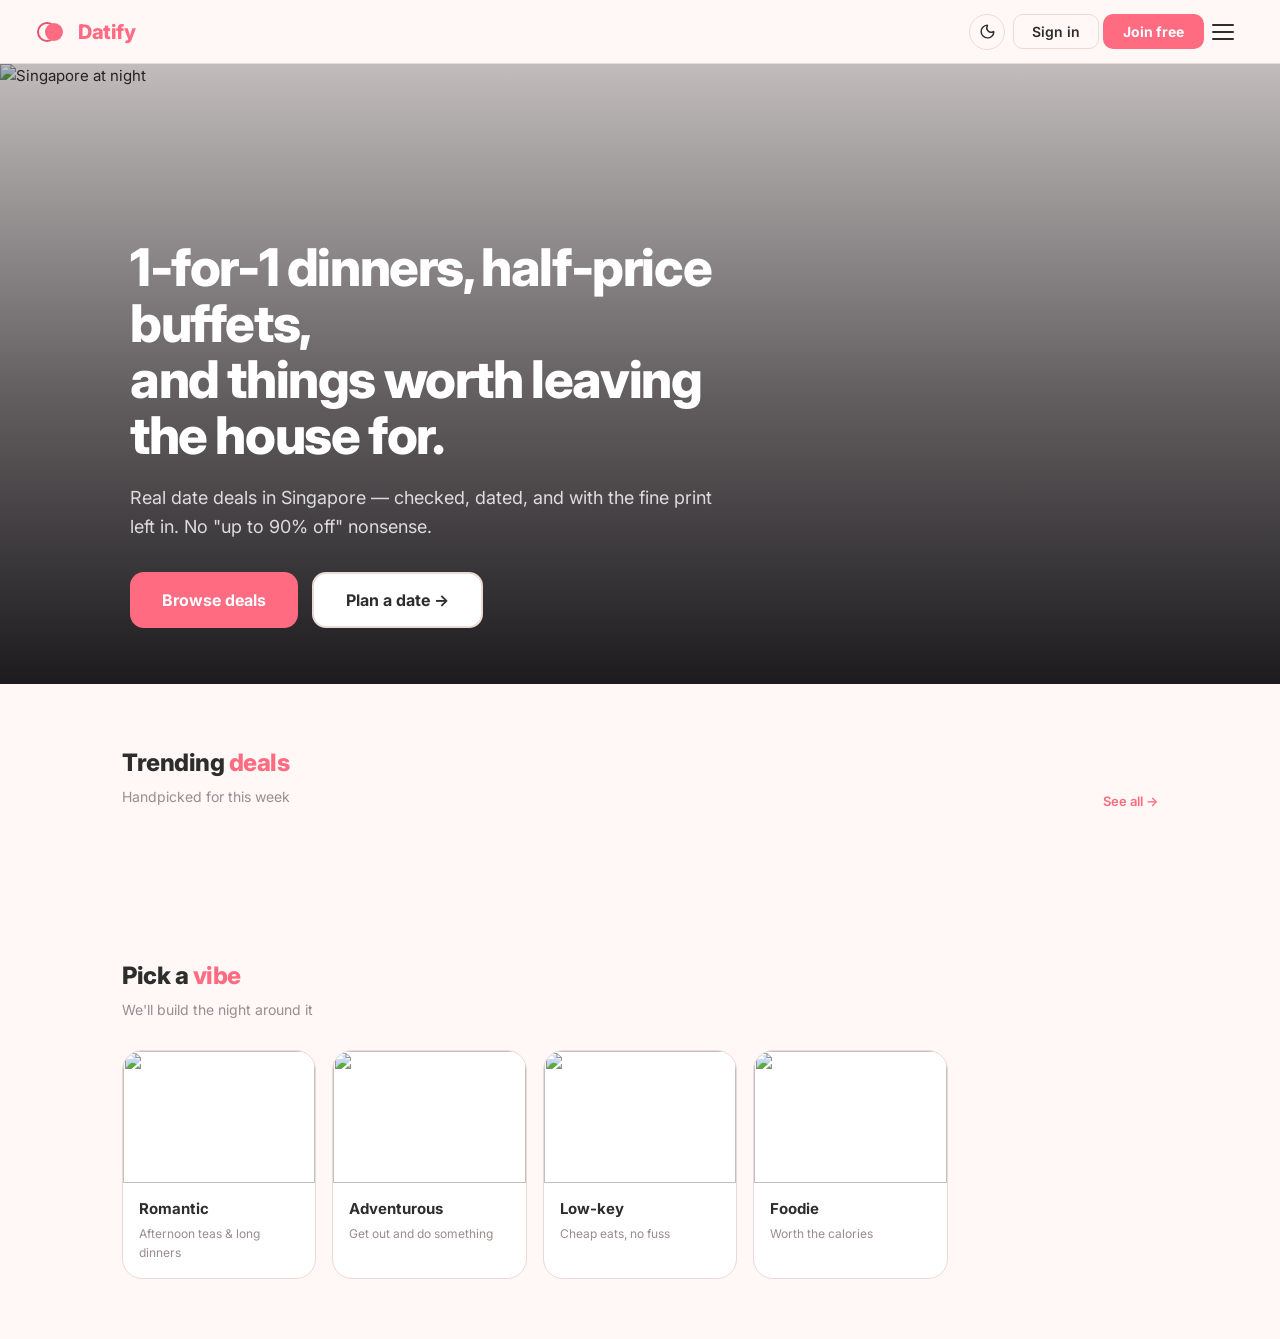
==== commit 6f78d6b9: "Replace emoji UI icons with an inline SVG set 32 distinct emoji were doing icon work across the app," ====
--- a/index.html
+++ b/index.html
@@ -32,7 +32,7 @@
       <button class="nav-link"        data-page="contact" onclick="go('contact')">Contact</button>
     </div>
     <div class="nav-right">
-      <button class="theme-toggle" onclick="toggleDarkMode()" title="Toggle dark mode" aria-label="Toggle dark mode">🌙</button>
+      <button class="theme-toggle" onclick="toggleDarkMode()" title="Toggle dark mode" aria-label="Toggle dark mode"></button>
       <span id="nav-auth-area">
         <button class="btn-ghost" onclick="go('login')">Sign in</button>
         <button class="btn-pink"  onclick="go('signup')">Join free</button>
@@ -215,20 +215,20 @@
       <div class="planner-card">
         <h3><span class="step-badge">3</span> Choose your vibe</h3>
         <div class="vibes-grid" id="vibe-grid">
-          <button class="vibe-btn sel" data-vibe="romantic"    onclick="pickVibe(this)"><span class="ve">🌹</span><span class="vn">Romantic</span><div class="vd">Candlelit &amp; intimate</div></button>
-          <button class="vibe-btn"    data-vibe="fun"          onclick="pickVibe(this)"><span class="ve">🎉</span><span class="vn">Fun</span><div class="vd">Playful &amp; lively</div></button>
-          <button class="vibe-btn"    data-vibe="adventurous"  onclick="pickVibe(this)"><span class="ve">🧗</span><span class="vn">Adventurous</span><div class="vd">Bold &amp; exciting</div></button>
-          <button class="vibe-btn"    data-vibe="chill"        onclick="pickVibe(this)"><span class="ve">☕</span><span class="vn">Chill</span><div class="vd">Cozy &amp; relaxed</div></button>
-          <button class="vibe-btn"    data-vibe="foodie"       onclick="pickVibe(this)"><span class="ve">🍜</span><span class="vn">Foodie</span><div class="vd">All about the food</div></button>
+          <button class="vibe-btn sel" data-vibe="romantic"    onclick="pickVibe(this)"><span class="ve" data-icon="flower-2" data-icon-size="26"></span><span class="vn">Romantic</span><div class="vd">Candlelit &amp; intimate</div></button>
+          <button class="vibe-btn"    data-vibe="fun"          onclick="pickVibe(this)"><span class="ve" data-icon="party-popper" data-icon-size="26"></span><span class="vn">Fun</span><div class="vd">Playful &amp; lively</div></button>
+          <button class="vibe-btn"    data-vibe="adventurous"  onclick="pickVibe(this)"><span class="ve" data-icon="mountain" data-icon-size="26"></span><span class="vn">Adventurous</span><div class="vd">Bold &amp; exciting</div></button>
+          <button class="vibe-btn"    data-vibe="chill"        onclick="pickVibe(this)"><span class="ve" data-icon="coffee" data-icon-size="26"></span><span class="vn">Chill</span><div class="vd">Cozy &amp; relaxed</div></button>
+          <button class="vibe-btn"    data-vibe="foodie"       onclick="pickVibe(this)"><span class="ve" data-icon="chef-hat" data-icon-size="26"></span><span class="vn">Foodie</span><div class="vd">All about the food</div></button>
         </div>
       </div>
       <div class="planner-card">
         <h3><span class="step-badge">4</span> What to include?</h3>
         <div class="chips-row" id="include-chips">
-          <button class="chip on" data-cat="dining"     onclick="toggleInclude(this)">🍽 Food</button>
-          <button class="chip on" data-cat="activities" onclick="toggleInclude(this)">🎭 Activities</button>
-          <button class="chip on" data-cat="drinks"     onclick="toggleInclude(this)">🍹 Drinks</button>
-          <button class="chip on" data-cat="outdoor"    onclick="toggleInclude(this)">🌿 Outdoor</button>
+          <button class="chip on" data-cat="dining"     onclick="toggleInclude(this)" data-icon="utensils">Food</button>
+          <button class="chip on" data-cat="activities" onclick="toggleInclude(this)" data-icon="ticket">Activities</button>
+          <button class="chip on" data-cat="drinks"     onclick="toggleInclude(this)" data-icon="martini">Drinks</button>
+          <button class="chip on" data-cat="outdoor"    onclick="toggleInclude(this)" data-icon="trees">Outdoor</button>
         </div>
       </div>
       <button class="generate-btn" onclick="startGenerate()">
@@ -241,7 +241,7 @@
   <!-- LOADING -->
   <div id="page-loading" class="page">
     <div class="loading-screen show">
-      <div class="loading-ring-wrap"><div class="l-ring"></div><div class="l-heart">❤️</div></div>
+      <div class="loading-ring-wrap"><div class="l-ring"></div><div class="l-heart" data-icon="heart" data-icon-size="24"></div></div>
       <div style="text-align:center">
         <div class="loading-title">Building your perfect date</div>
         <div class="loading-msg"><span class="loading-dots"><span>.</span><span>.</span><span>.</span></span></div>
@@ -361,12 +361,12 @@
         <div class="swipe-setup-group">
           <div class="swipe-setup-label">Vibe <span class="swipe-setup-opt">(optional)</span></div>
           <div class="swipe-setup-chips" data-group="vibe">
-            <button class="chip" data-val="Romantic">🌹 Romantic</button>
-            <button class="chip" data-val="Fun">🎉 Fun</button>
-            <button class="chip" data-val="Chill">☕ Chill</button>
-            <button class="chip" data-val="Foodie">🍜 Foodie</button>
-            <button class="chip" data-val="Adventurous">🧗 Adventurous</button>
-            <button class="chip on" data-val="any">✨ Surprise me</button>
+            <button class="chip" data-val="Romantic" data-icon="flower-2">Romantic</button>
+            <button class="chip" data-val="Fun" data-icon="party-popper">Fun</button>
+            <button class="chip" data-val="Chill" data-icon="coffee">Chill</button>
+            <button class="chip" data-val="Foodie" data-icon="chef-hat">Foodie</button>
+            <button class="chip" data-val="Adventurous" data-icon="mountain">Adventurous</button>
+            <button class="chip on" data-val="any" data-icon="sparkles">Surprise me</button>
           </div>
         </div>
         <button class="btn-pink swipe-setup-go" onclick="startSwipeDeck()">Start swiping →</button>
@@ -374,7 +374,7 @@
 
       <div id="swipe-deck" style="display:none">
       <div class="swipe-head">
-        <button class="swipe-change-btn" onclick="showSwipeSetup()">⚙ Change filters</button>
+        <button class="swipe-change-btn" onclick="showSwipeSetup()" data-icon="sliders-horizontal">Change filters</button>
         <span class="swipe-saved-note" id="swipe-saved-note"></span>
       </div>
       <div class="swipe-stack" id="swipe-stack"></div>
@@ -528,6 +528,7 @@
 </div>
 
 <script src="js/supabase-client.js"></script>
+<script src="js/icons.js"></script>
 <script src="js/app.js"></script>
 </body>
 </html>
--- a/css/style.css
+++ b/css/style.css
@@ -1,5 +1,8 @@
 @import url('https://fonts.googleapis.com/css2?family=Inter:wght@300;400;500;600;700;800&display=swap');
     *{box-sizing:border-box;margin:0;padding:0}
+    /* Inline SVG icons (js/icons.js). Sit on the text baseline and inherit
+       colour, which is the whole point of replacing the emoji. */
+    .dt-icon{display:inline-block;vertical-align:-0.15em;flex-shrink:0}
     :root{
       --pink:#FF6B81;--peach:#FFD6C9;--bg:#FFF8F6;--text:#2D2D2D;
       --white:#FFFFFF;--muted:#9B8B8E;--border:#EDD9D3;
@@ -28,7 +31,10 @@
       --nav-bg:rgba(23,21,26,0.92);
     }
     html,body{font-family:'Inter',sans-serif;background:var(--bg);color:var(--text);min-height:100vh;font-size:15px;line-height:1.6;transition:background 0.2s,color 0.2s}
-    .theme-toggle{width:36px;height:36px;border-radius:100px;border:1.5px solid var(--border);background:transparent;cursor:pointer;display:flex;align-items:center;justify-content:center;font-size:16px;flex-shrink:0}
+    /* color matters now that the glyph is an SVG inheriting currentColor —
+       a button with no colour set falls back to the UA default (black), which
+       is invisible on the dark theme. The emoji used to hide this. */
+    .theme-toggle{width:36px;height:36px;border-radius:100px;border:1.5px solid var(--border);background:transparent;color:var(--text);cursor:pointer;display:flex;align-items:center;justify-content:center;font-size:16px;flex-shrink:0}
     .theme-toggle:hover{border-color:var(--pink)}
     .hidden{display:none!important}
     .page{display:none}
@@ -117,9 +123,10 @@
     .profile-field label{display:block;font-size:12px;font-weight:700;color:var(--muted);
                          text-transform:uppercase;letter-spacing:0.4px;margin-bottom:6px}
     .profile-field input{width:100%;padding:11px 14px;border:1.5px solid var(--border);
-                          border-radius:12px;font-size:14px;font-family:'Inter',sans-serif;
-                          background:var(--bg);color:var(--text);outline:none;transition:border-color 0.15s}
-    .profile-field input:focus{border-color:var(--pink)}
+                          border-radius:12px;font-size:16px;font-family:'Inter',sans-serif;
+                          background:var(--bg);color:var(--text);transition:border-color 0.15s}
+    .profile-field input:focus-visible{border-color:var(--pink);outline:2px solid var(--pink);outline-offset:2px}
+    .profile-field input:focus:not(:focus-visible){outline:none;border-color:var(--pink)}
     .profile-field input[readonly]{background:var(--bg);color:var(--muted);cursor:not-allowed}
     .profile-field-row{display:grid;grid-template-columns:1fr 1fr;gap:12px}
     .profile-save-btn{padding:12px 28px;border-radius:12px;font-size:14px;font-weight:700;
@@ -178,7 +185,7 @@
     .deals-grid{display:grid;grid-template-columns:repeat(auto-fill,minmax(230px,1fr));gap:20px}
     .deal-card{background:var(--white);border-radius:var(--r);border:1px solid var(--border);overflow:hidden;cursor:pointer;transition:all 0.22s;box-shadow:var(--shadow-sm)}
     .deal-card:hover{transform:translateY(-6px);box-shadow:var(--shadow)}
-    .deal-img{height:170px;display:flex;align-items:center;justify-content:center;font-size:52px;position:relative;overflow:hidden}
+    .deal-img{height:170px;display:flex;align-items:center;justify-content:center;font-size:52px;position:relative;overflow:hidden;color:var(--pink-dark)}
     .deal-img-overlay{position:absolute;top:10px;left:10px;display:flex;gap:6px;flex-wrap:wrap}
     .deal-tag{background:var(--white);color:var(--text);font-size:11px;font-weight:700;padding:4px 10px;border-radius:100px;border:1px solid var(--border)}
     .deal-tag.pink{background:var(--pink-light);color:var(--pink);border-color:transparent}
@@ -187,10 +194,13 @@
     .deal-body{padding:16px}
     .deal-name{font-size:15px;font-weight:700;margin-bottom:4px;line-height:1.35}
     .deal-loc{font-size:12px;color:var(--muted);display:flex;align-items:center;gap:4px;margin-bottom:10px}
-    .deal-footer{display:flex;align-items:center;justify-content:space-between}
-    .deal-price{font-size:18px;font-weight:800;color:var(--text)}
+    /* Wraps instead of squeezing: a numeric price ($25.00) and a worded
+       discount label ("Up to 26% off") take very different widths, and the
+       button needs to stay a full tap target either way rather than shrink. */
+    .deal-footer{display:flex;align-items:center;justify-content:space-between;flex-wrap:wrap;gap:6px 10px}
+    .deal-price{font-size:18px;font-weight:800;color:var(--text);flex:1 1 auto;min-width:0}
     .deal-price span{font-size:12px;font-weight:400;color:var(--muted)}
-    .deal-cta{background:var(--pink-light);color:var(--pink);border:none;border-radius:8px;padding:7px 13px;font-size:12px;font-weight:700;cursor:pointer;font-family:'Inter',sans-serif;transition:all 0.15s}
+    .deal-cta{background:var(--pink-light);color:var(--pink);border:none;border-radius:8px;padding:7px 13px;font-size:12px;font-weight:700;cursor:pointer;font-family:'Inter',sans-serif;transition:all 0.15s;flex-shrink:0;white-space:nowrap}
     .deal-cta:hover{background:var(--pink);color:var(--on-accent)}
 
     /* VIBES */
@@ -227,8 +237,12 @@
     .divider-row::before,.divider-row::after{content:'';flex:1;height:1px;background:var(--border)}
     .form-group{margin-bottom:16px}
     .form-label{font-size:13px;font-weight:600;color:var(--text);display:block;margin-bottom:6px}
-    .form-input{width:100%;padding:12px 16px;border:1.5px solid var(--border);border-radius:12px;font-size:14px;font-family:'Inter',sans-serif;background:var(--bg);color:var(--text);outline:none;transition:border-color 0.15s}
-    .form-input:focus{border-color:var(--pink)}
+    /* 16px, not 14: iOS Safari auto-zooms any field below 16px and leaves the
+       page zoomed. Focus ring is :focus-visible so keyboard users get a clear
+       indicator while mouse clicks look exactly as before. */
+    .form-input{width:100%;padding:12px 16px;border:1.5px solid var(--border);border-radius:12px;font-size:16px;font-family:'Inter',sans-serif;background:var(--bg);color:var(--text);transition:border-color 0.15s}
+    .form-input:focus-visible{border-color:var(--pink);outline:2px solid var(--pink);outline-offset:2px}
+    .form-input:focus:not(:focus-visible){outline:none;border-color:var(--pink)}
     .form-row{display:flex;gap:12px}
     .form-row .form-group{flex:1}
     .btn-full{width:100%;padding:14px;border-radius:12px;font-size:15px;font-weight:700;cursor:pointer;border:none;background:var(--pink);color:var(--on-accent);font-family:'Inter',sans-serif;transition:all 0.18s;margin-top:4px}
@@ -253,19 +267,22 @@
     .budget-row{display:flex;align-items:center;justify-content:space-between;margin-bottom:12px}
     .budget-amount{font-size:28px;font-weight:800;color:var(--pink)}
     .budget-max{font-size:13px;color:var(--muted)}
-    input[type=range]{-webkit-appearance:none;width:100%;height:6px;background:var(--peach);border-radius:99px;outline:none;border:none!important;padding:0!important}
+    input[type=range]{-webkit-appearance:none;width:100%;height:6px;background:var(--peach);border-radius:99px;border:none!important;padding:0!important}
+    input[type=range]:focus-visible{outline:2px solid var(--pink);outline-offset:4px}
+    input[type=range]:focus:not(:focus-visible){outline:none}
     input[type=range]::-webkit-slider-thumb{-webkit-appearance:none;width:24px;height:24px;background:var(--pink);border-radius:50%;cursor:pointer;border:3px solid white;box-shadow:0 2px 10px rgba(255,107,129,0.4)}
     .input-grid{display:grid;grid-template-columns:1fr 1fr;gap:16px}
-    select,input[type=date],input[type=time]{width:100%;padding:12px 14px;border:1.5px solid var(--border);border-radius:12px;font-size:14px;font-family:'Inter',sans-serif;background:var(--bg);color:var(--text);outline:none;appearance:none;-webkit-appearance:none;transition:border-color 0.15s}
-    select:focus,input[type=date]:focus,input[type=time]:focus{border-color:var(--pink)}
+    select,input[type=date],input[type=time]{width:100%;padding:12px 14px;border:1.5px solid var(--border);border-radius:12px;font-size:16px;font-family:'Inter',sans-serif;background:var(--bg);color:var(--text);appearance:none;-webkit-appearance:none;transition:border-color 0.15s}
+    select:focus-visible,input[type=date]:focus-visible,input[type=time]:focus-visible{border-color:var(--pink);outline:2px solid var(--pink);outline-offset:2px}
+    select:focus:not(:focus-visible),input[type=date]:focus:not(:focus-visible),input[type=time]:focus:not(:focus-visible){outline:none;border-color:var(--pink)}
     .chips-row{display:flex;gap:10px;flex-wrap:wrap}
     .chip{padding:9px 18px;border-radius:100px;border:1.5px solid var(--border);font-size:13px;font-weight:600;cursor:pointer;background:var(--white);color:var(--muted);transition:all 0.18s;display:flex;align-items:center;gap:6px;font-family:'Inter',sans-serif}
     .chip:hover{border-color:var(--pink);color:var(--pink)}
     .chip.on{background:var(--pink);border-color:var(--pink);color:var(--on-accent)}
     .vibes-grid{display:grid;grid-template-columns:repeat(5,1fr);gap:12px}
-    .vibe-btn{border:1.5px solid var(--border);border-radius:16px;padding:16px 10px;text-align:center;cursor:pointer;background:var(--white);transition:all 0.18s;font-family:'Inter',sans-serif}
+    .vibe-btn{border:1.5px solid var(--border);border-radius:16px;padding:16px 10px;text-align:center;cursor:pointer;background:var(--white);color:var(--text);transition:all 0.18s;font-family:'Inter',sans-serif}
     .vibe-btn:hover,.vibe-btn.sel{border-color:var(--pink);background:var(--pink-xlight)}
-    .vibe-btn .ve{font-size:26px;display:block;margin-bottom:6px}
+    .vibe-btn .ve{font-size:26px;display:block;margin-bottom:6px;color:var(--pink);line-height:1}
     .vibe-btn .vn{font-size:13px;font-weight:700;color:var(--text)}
     .vibe-btn .vd{font-size:11px;color:var(--muted);margin-top:2px}
     .generate-btn{width:100%;padding:18px;border-radius:16px;font-size:17px;font-weight:800;cursor:pointer;border:none;background:var(--pink);color:var(--on-accent);font-family:'Inter',sans-serif;transition:all 0.2s;display:flex;align-items:center;justify-content:center;gap:10px;margin-top:4px}
@@ -305,13 +322,19 @@
     .timeline{position:relative;padding-left:56px}
     .tl-spine{position:absolute;left:22px;top:12px;bottom:12px;width:2px;background:linear-gradient(to bottom,var(--pink),var(--peach) 70%,transparent)}
     .tl-item{position:relative;margin-bottom:0}
-    .tl-node{position:absolute;left:-44px;width:36px;height:36px;border-radius:50%;background:var(--white);border:2.5px solid var(--pink);display:flex;align-items:center;justify-content:center;font-size:17px;z-index:2}
+    .tl-node{position:absolute;left:-44px;width:36px;height:36px;border-radius:50%;background:var(--white);border:2.5px solid var(--pink);display:flex;align-items:center;justify-content:center;font-size:17px;z-index:2;color:var(--pink)}
+    /* Saturated node backgrounds need the icon in on-accent, not the theme text
+       colour, or a light-mode icon lands on a light fill. */
+    .tl-node.food,.tl-node.activity,.tl-node.drinks{color:var(--on-accent)}
     .tl-node.food{background:var(--pink);border-color:var(--pink)}
     .tl-node.activity{background:var(--purple);border-color:var(--purple)}
     .tl-node.drinks{background:#F59E0B;border-color:#F59E0B}
     .tl-card{background:var(--white);border:1px solid var(--border);border-radius:var(--r);padding:20px 24px;margin-bottom:6px;display:flex;gap:18px;transition:box-shadow 0.2s}
     .tl-card:hover{box-shadow:var(--shadow-sm)}
-    .tl-card-img{width:80px;height:80px;border-radius:14px;flex-shrink:0;display:flex;align-items:center;justify-content:center;font-size:32px;background:var(--pink-light)}
+    /* The inline background here is a fixed pastel that doesn't flip with the
+       theme, so the placeholder icon takes a fixed dark pink rather than
+       var(--text), which would go light and vanish in dark mode. */
+    .tl-card-img{width:80px;height:80px;border-radius:14px;flex-shrink:0;display:flex;align-items:center;justify-content:center;font-size:32px;background:var(--pink-light);color:var(--pink-dark)}
     .tl-card-body{flex:1}
     .tl-badge{display:inline-flex;align-items:center;gap:4px;font-size:11px;font-weight:700;padding:3px 10px;border-radius:100px;margin-bottom:6px;text-transform:uppercase;letter-spacing:0.5px}
     .tl-badge.food{background:var(--pink-light);color:var(--pink)}
@@ -403,7 +426,7 @@
     .pin-clear{background:none;border:none;color:var(--muted);font-size:14px;cursor:pointer;padding:4px 6px;border-radius:6px;flex-shrink:0}
     .pin-clear:hover{color:var(--pink)}
     .save-plan-btn.saved{background:#10B981;cursor:default}
-    .spc-icon{width:60px;height:60px;border-radius:16px;background:var(--pink-light);display:flex;align-items:center;justify-content:center;font-size:28px;flex-shrink:0}
+    .spc-icon{width:60px;height:60px;border-radius:16px;background:var(--pink-light);color:var(--pink);display:flex;align-items:center;justify-content:center;font-size:28px;flex-shrink:0}
     .spc-body{flex:1}
     .spc-name{font-size:16px;font-weight:700;margin-bottom:3px}
     .spc-meta{font-size:13px;color:var(--muted);display:flex;gap:12px;flex-wrap:wrap}
@@ -411,7 +434,7 @@
     .spc-cost{font-size:20px;font-weight:800;color:var(--pink)}
     .spc-stops{font-size:12px;color:var(--muted);margin-top:2px}
     .empty-state{text-align:center;padding:56px 24px;border:1px dashed var(--border);border-radius:var(--r);background:var(--white)}
-    .empty-state .es-icon{font-size:52px;margin-bottom:16px}
+    .empty-state .es-icon{font-size:52px;margin-bottom:16px;color:var(--pink);line-height:1}
     .empty-state h3{font-size:19px;font-weight:700;margin-bottom:8px}
     .empty-state p{font-size:14px;color:var(--muted);margin-bottom:20px}
 
@@ -555,3 +578,24 @@
     .contact-tab-btn{padding:10px 18px;border:none;background:transparent;font-family:'Inter',sans-serif;font-size:14px;font-weight:600;color:var(--muted);cursor:pointer;border-bottom:2px solid transparent;margin-bottom:-1px}
     .contact-tab-btn.on{color:var(--pink);border-bottom-color:var(--pink)}
     .contact-form textarea.form-input{resize:vertical;font-family:'Inter',sans-serif}
+
+    /* ============================================================
+       REDUCED MOTION
+       Honours the OS-level "reduce motion" setting. Last in the file so it
+       wins over the transitions and animations declared above.
+       Motion isn't removed outright — durations collapse to near-zero so
+       state changes still register, they just don't travel. The swipe card
+       still leaves the deck, it simply doesn't fly.
+       ============================================================ */
+    @media (prefers-reduced-motion: reduce){
+      *,*::before,*::after{
+        animation-duration:0.01ms !important;
+        animation-iteration-count:1 !important;
+        transition-duration:0.01ms !important;
+        scroll-behavior:auto !important;
+      }
+      /* go() and the plan page call scrollTo({behavior:'smooth'}) directly */
+      html{scroll-behavior:auto !important}
+      /* The loading screen's stepped animation is decorative; hold it still. */
+      .l-step{transition:none !important}
+    }
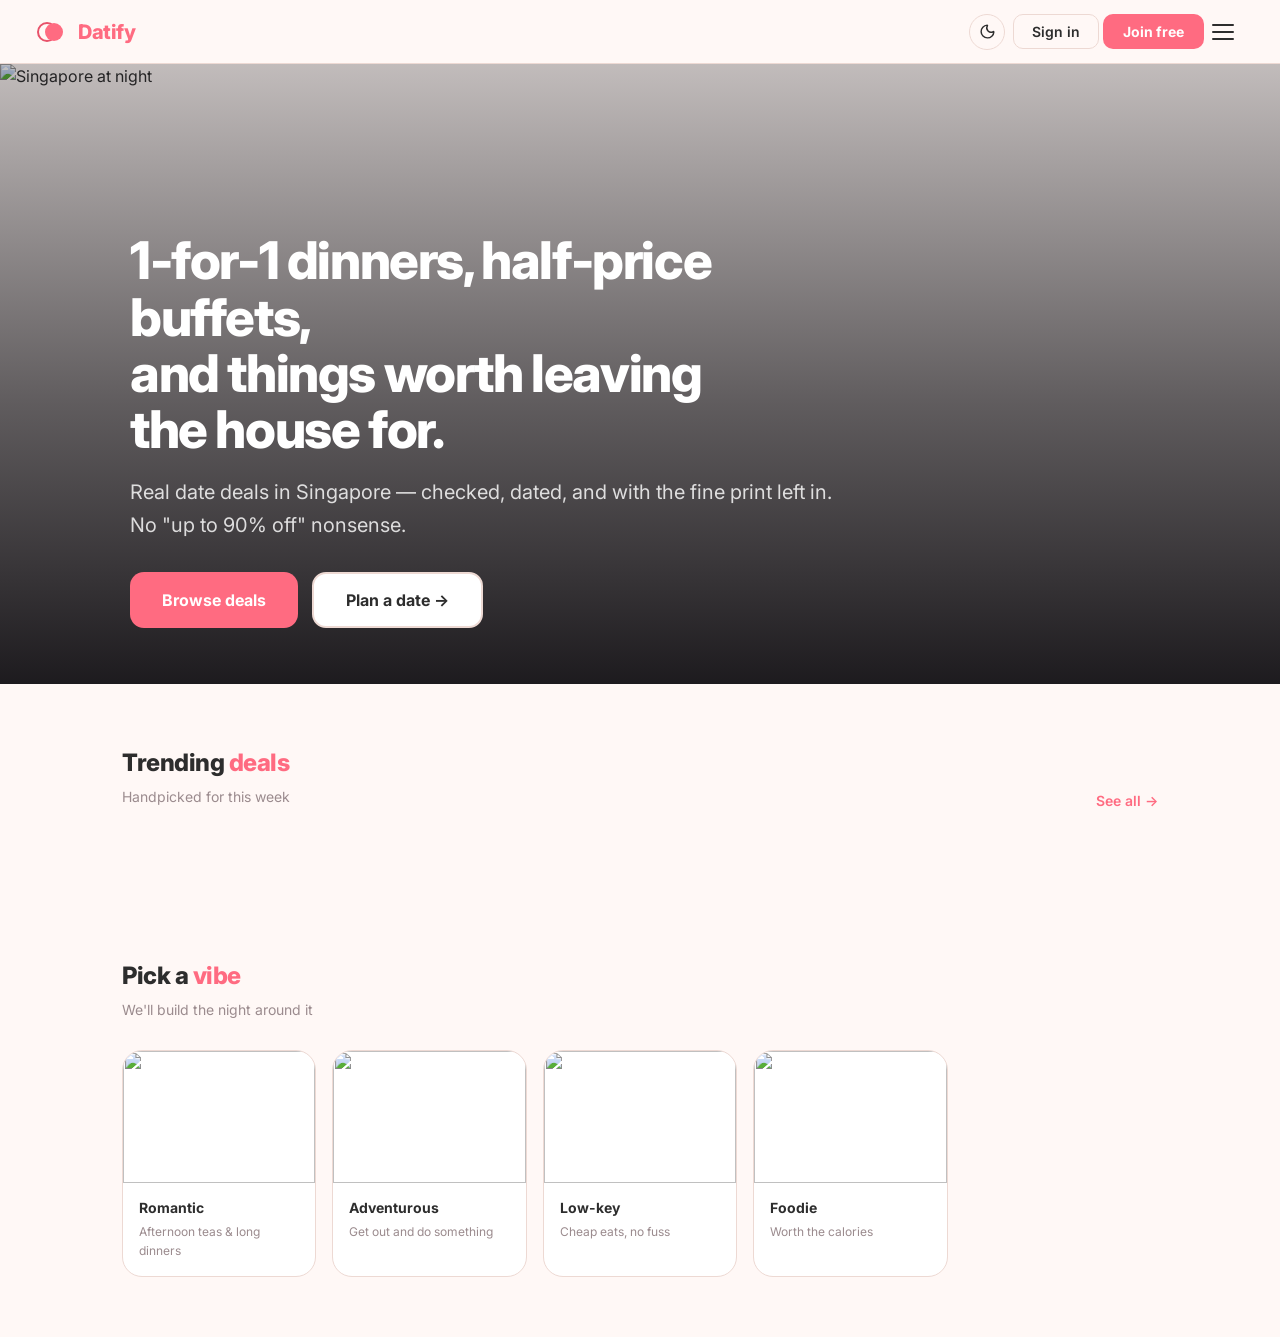
==== commit 68162488: "Collapse the type scale onto six steps Design backlog #3. There were 23 distinct font sizes in style" ====
--- a/index.html
+++ b/index.html
@@ -116,7 +116,7 @@
       <div class="auth-card">
         <div class="auth-logo">
           <div class="mark"><svg viewBox="0 0 64 64"><circle cx="26" cy="32" r="18" fill="none" stroke="#E8526A" stroke-width="4"/><circle cx="40" cy="32" r="18" fill="#FF6B81"/></svg></div>
-          <div style="font-size:22px;font-weight:800;color:var(--pink)">Datify</div>
+          <div style="font-size:var(--fs-lg);font-weight:800;color:var(--pink)">Datify</div>
         </div>
         <div class="auth-title">Welcome back</div>
         <div class="auth-sub">Sign in to access your saved plans</div>
@@ -142,7 +142,7 @@
       <div class="auth-card">
         <div class="auth-logo">
           <div class="mark"><svg viewBox="0 0 64 64"><circle cx="26" cy="32" r="18" fill="none" stroke="#E8526A" stroke-width="4"/><circle cx="40" cy="32" r="18" fill="#FF6B81"/></svg></div>
-          <div style="font-size:22px;font-weight:800;color:var(--pink)">Datify</div>
+          <div style="font-size:var(--fs-lg);font-weight:800;color:var(--pink)">Datify</div>
         </div>
         <div class="auth-title">Create your account</div>
         <div class="auth-sub">Plan your first perfect date today</div>
@@ -182,7 +182,7 @@
         </div>
         <input type="range" min="0" max="200" value="70" step="5" id="budget-slider"
                oninput="document.getElementById('budget-disp').textContent='$'+this.value">
-        <div style="display:flex;justify-content:space-between;font-size:11px;color:var(--muted);margin-top:8px">
+        <div style="display:flex;justify-content:space-between;font-size:var(--fs-xs);color:var(--muted);margin-top:8px">
           <span>$0 Free</span><span>$50 Budget</span><span>$100 Mid</span><span>$200 Premium</span>
         </div>
       </div>
@@ -246,13 +246,6 @@
         <div class="loading-title">Building your perfect date</div>
         <div class="loading-msg"><span class="loading-dots"><span>.</span><span>.</span><span>.</span></span></div>
       </div>
-      <div class="loading-steps-list">
-        <div class="l-step active" id="ls0"><div class="l-step-dot"></div>Scouting top venues nearby</div>
-        <div class="l-step"        id="ls1"><div class="l-step-dot"></div>Checking prices &amp; availability</div>
-        <div class="l-step"        id="ls2"><div class="l-step-dot"></div>Mapping the best route</div>
-        <div class="l-step"        id="ls3"><div class="l-step-dot"></div>Calculating travel times</div>
-        <div class="l-step"        id="ls4"><div class="l-step-dot"></div>Finalising your itinerary ✨</div>
-      </div>
     </div>
   </div>
 
@@ -276,7 +269,7 @@
       <div class="total-summary" id="total-summary"></div>
       <div id="res-extras-section" style="margin-top:32px;padding-top:28px;border-top:1px solid var(--border)">
         <div class="section-title" style="margin-bottom:6px">More deals to <span>add</span></div>
-        <div style="font-size:13px;color:var(--muted);margin-bottom:18px" id="res-extras-sub">Other deals you might like. Use Replace on a stop to swap one in.</div>
+        <div style="font-size:var(--fs-sm);color:var(--muted);margin-bottom:18px" id="res-extras-sub">Other deals you might like. Use Replace on a stop to swap one in.</div>
         <div class="deals-grid" id="res-extras"></div>
       </div>
     </div>
@@ -475,7 +468,7 @@
         <div class="profile-avatar-lg" id="profile-avatar-lg">?</div>
         <div class="profile-avatar-info">
           <h2 id="profile-display-name">Loading…</h2>
-          <p id="profile-display-email" style="color:var(--muted);font-size:13px"></p>
+          <p id="profile-display-email" style="color:var(--muted);font-size:var(--fs-sm)"></p>
         </div>
       </div>
 
@@ -518,8 +511,8 @@
       <!-- Sign out -->
       <div class="profile-card" style="display:flex;align-items:center;justify-content:space-between;flex-wrap:wrap;gap:12px">
         <div>
-          <div style="font-size:15px;font-weight:600">Sign out</div>
-          <div style="font-size:13px;color:var(--muted);margin-top:2px">You'll need to sign in again to access your plans.</div>
+          <div style="font-size:var(--fs-sm);font-weight:600">Sign out</div>
+          <div style="font-size:var(--fs-sm);color:var(--muted);margin-top:2px">You'll need to sign in again to access your plans.</div>
         </div>
         <button class="profile-danger-btn" onclick="handleLogout()">Sign out of Datify</button>
       </div>
--- a/css/style.css
+++ b/css/style.css
@@ -12,6 +12,11 @@
       --shadow:0 4px 24px rgba(255,107,129,0.10);
       --shadow-sm:0 2px 12px rgba(255,107,129,0.07);
       --r:20px;--r-sm:12px;--r-lg:28px;
+      /* Type scale. Six steps. There were eleven distinct sizes between 10 and
+         16px — 13 vs 14 vs 15 is not a decision anyone can see — so everything
+         rounds onto these. Sizes above 32px are emoji artwork (deals carry an
+         `emoji` column), not type, and stay as literals. */
+      --fs-xs:12px;--fs-sm:14px;--fs-md:16px;--fs-lg:20px;--fs-xl:24px;--fs-2xl:32px;
       --nav-bg:rgba(255,248,246,0.96);--on-accent:#FFFFFF;
     }
     /* DARK MODE — follows system preference by default; the toggle
@@ -30,11 +35,11 @@
       --shadow:0 4px 24px rgba(0,0,0,0.45);--shadow-sm:0 2px 12px rgba(0,0,0,0.35);
       --nav-bg:rgba(23,21,26,0.92);
     }
-    html,body{font-family:'Inter',sans-serif;background:var(--bg);color:var(--text);min-height:100vh;font-size:15px;line-height:1.6;transition:background 0.2s,color 0.2s}
+    html,body{font-family:'Inter',sans-serif;background:var(--bg);color:var(--text);min-height:100vh;font-size:var(--fs-md);line-height:1.6;transition:background 0.2s,color 0.2s}
     /* color matters now that the glyph is an SVG inheriting currentColor —
        a button with no colour set falls back to the UA default (black), which
        is invisible on the dark theme. The emoji used to hide this. */
-    .theme-toggle{width:36px;height:36px;border-radius:100px;border:1.5px solid var(--border);background:transparent;color:var(--text);cursor:pointer;display:flex;align-items:center;justify-content:center;font-size:16px;flex-shrink:0}
+    .theme-toggle{width:36px;height:36px;border-radius:100px;border:1.5px solid var(--border);background:transparent;color:var(--text);cursor:pointer;display:flex;align-items:center;justify-content:center;font-size:var(--fs-md);flex-shrink:0}
     .theme-toggle:hover{border-color:var(--pink)}
     .hidden{display:none!important}
     .page{display:none}
@@ -45,11 +50,11 @@
     .nav-logo{display:flex;align-items:center;gap:10px;cursor:pointer}
     .nav-logo-mark{width:36px;height:36px;display:flex;align-items:center;justify-content:center}
     .nav-logo-mark svg{width:32px;height:32px}
-    .nav-brand{font-size:20px;font-weight:800;color:var(--pink);letter-spacing:-0.5px}
+    .nav-brand{font-size:var(--fs-lg);font-weight:800;color:var(--pink);letter-spacing:-0.5px}
     /* Navigation lives entirely in the hamburger menu now, at every width.
        The inline link row is gone, so the nav bar stays clean. */
     .nav-links{display:none}
-    .nav-link{padding:8px 14px;border-radius:10px;font-size:14px;font-weight:500;cursor:pointer;border:none;background:transparent;color:var(--muted);font-family:'Inter',sans-serif;transition:all 0.18s}
+    .nav-link{padding:8px 14px;border-radius:10px;font-size:var(--fs-sm);font-weight:500;cursor:pointer;border:none;background:transparent;color:var(--muted);font-family:'Inter',sans-serif;transition:all 0.18s}
     .nav-link:hover{background:var(--pink-light);color:var(--pink)}
     .nav-link.active{color:var(--pink);background:var(--pink-light)}
     .nav-right{display:flex;gap:8px;align-items:center}
@@ -82,63 +87,63 @@
          doesn't crowd. (.nav-links is hidden at all widths now.) */
       #nav-auth-area{display:none}
     }
-    .btn-ghost{padding:8px 18px;border-radius:10px;font-size:14px;font-weight:600;cursor:pointer;border:1.5px solid var(--border);background:transparent;color:var(--text);font-family:'Inter',sans-serif;transition:all 0.18s}
+    .btn-ghost{padding:8px 18px;border-radius:10px;font-size:var(--fs-sm);font-weight:600;cursor:pointer;border:1.5px solid var(--border);background:transparent;color:var(--text);font-family:'Inter',sans-serif;transition:all 0.18s}
     .btn-ghost:hover{border-color:var(--pink);color:var(--pink)}
-    .btn-pink{padding:9px 20px;border-radius:10px;font-size:14px;font-weight:700;cursor:pointer;border:none;background:var(--pink);color:var(--on-accent);font-family:'Inter',sans-serif;transition:all 0.18s}
+    .btn-pink{padding:9px 20px;border-radius:10px;font-size:var(--fs-sm);font-weight:700;cursor:pointer;border:none;background:var(--pink);color:var(--on-accent);font-family:'Inter',sans-serif;transition:all 0.18s}
     .btn-pink:hover{background:var(--pink-dark);transform:translateY(-1px)}
     .btn-pink:active{transform:translateY(0)}
-    .btn-outline{padding:9px 20px;border-radius:10px;font-size:14px;font-weight:600;cursor:pointer;border:1.5px solid var(--pink);background:transparent;color:var(--pink);font-family:'Inter',sans-serif;transition:all 0.18s}
+    .btn-outline{padding:9px 20px;border-radius:10px;font-size:var(--fs-sm);font-weight:600;cursor:pointer;border:1.5px solid var(--pink);background:transparent;color:var(--pink);font-family:'Inter',sans-serif;transition:all 0.18s}
     .btn-outline:hover{background:var(--pink-light)}
 
     /* NAV USER BUTTON */
     .nav-user-btn{display:flex;align-items:center;gap:8px;padding:6px 14px 6px 8px;
                   border-radius:100px;border:1.5px solid var(--border);background:var(--white);
                   cursor:pointer;font-family:'Inter',sans-serif;transition:all 0.18s;
-                  font-size:14px;font-weight:600;color:var(--text)}
+                  font-size:var(--fs-sm);font-weight:600;color:var(--text)}
     .nav-user-btn:hover{border-color:var(--pink);color:var(--pink)}
     .nav-user-avatar{width:28px;height:28px;border-radius:50%;background:var(--pink);
                      display:flex;align-items:center;justify-content:center;
-                     font-size:12px;font-weight:800;color:var(--on-accent);flex-shrink:0}
-    .nav-user-chevron{font-size:10px;color:var(--muted);margin-left:2px}
+                     font-size:var(--fs-xs);font-weight:800;color:var(--on-accent);flex-shrink:0}
+    .nav-user-chevron{font-size:var(--fs-xs);color:var(--muted);margin-left:2px}
 
     /* PROFILE PAGE */
     .profile-wrap{max-width:680px;margin:0 auto;padding:40px 24px}
     .profile-header{margin-bottom:32px}
-    .profile-header h1{font-size:28px;font-weight:800;letter-spacing:-0.5px;margin-bottom:6px}
-    .profile-header p{color:var(--muted);font-size:14px}
+    .profile-header h1{font-size:var(--fs-xl);font-weight:800;letter-spacing:-0.5px;margin-bottom:6px}
+    .profile-header p{color:var(--muted);font-size:var(--fs-sm)}
     .profile-avatar-row{display:flex;align-items:center;gap:20px;
                          background:var(--white);border:1px solid var(--border);
                          border-radius:var(--r);padding:24px 28px;margin-bottom:20px;
                          box-shadow:var(--shadow-sm)}
     .profile-avatar-lg{width:72px;height:72px;border-radius:50%;background:var(--pink);
                         display:flex;align-items:center;justify-content:center;
-                        font-size:26px;font-weight:800;color:var(--on-accent);flex-shrink:0}
-    .profile-avatar-info h2{font-size:20px;font-weight:800;margin-bottom:3px}
-    .profile-avatar-info p{font-size:13px;color:var(--muted)}
+                        font-size:var(--fs-xl);font-weight:800;color:var(--on-accent);flex-shrink:0}
+    .profile-avatar-info h2{font-size:var(--fs-lg);font-weight:800;margin-bottom:3px}
+    .profile-avatar-info p{font-size:var(--fs-sm);color:var(--muted)}
     .profile-card{background:var(--white);border:1px solid var(--border);border-radius:var(--r);
                   padding:28px;margin-bottom:20px;box-shadow:var(--shadow-sm)}
-    .profile-card h3{font-size:15px;font-weight:700;margin-bottom:18px;
+    .profile-card h3{font-size:var(--fs-sm);font-weight:700;margin-bottom:18px;
                      padding-bottom:14px;border-bottom:1px solid var(--border)}
     .profile-field{margin-bottom:16px}
-    .profile-field label{display:block;font-size:12px;font-weight:700;color:var(--muted);
+    .profile-field label{display:block;font-size:var(--fs-xs);font-weight:700;color:var(--muted);
                          text-transform:uppercase;letter-spacing:0.4px;margin-bottom:6px}
     .profile-field input{width:100%;padding:11px 14px;border:1.5px solid var(--border);
-                          border-radius:12px;font-size:16px;font-family:'Inter',sans-serif;
+                          border-radius:12px;font-size:var(--fs-md);font-family:'Inter',sans-serif;
                           background:var(--bg);color:var(--text);transition:border-color 0.15s}
     .profile-field input:focus-visible{border-color:var(--pink);outline:2px solid var(--pink);outline-offset:2px}
     .profile-field input:focus:not(:focus-visible){outline:none;border-color:var(--pink)}
     .profile-field input[readonly]{background:var(--bg);color:var(--muted);cursor:not-allowed}
     .profile-field-row{display:grid;grid-template-columns:1fr 1fr;gap:12px}
-    .profile-save-btn{padding:12px 28px;border-radius:12px;font-size:14px;font-weight:700;
+    .profile-save-btn{padding:12px 28px;border-radius:12px;font-size:var(--fs-sm);font-weight:700;
                        cursor:pointer;border:none;background:var(--pink);color:var(--on-accent);
                        font-family:'Inter',sans-serif;transition:all 0.18s}
     .profile-save-btn:hover{background:var(--pink-dark)}
     .profile-save-btn:disabled{background:#ccc;cursor:not-allowed}
-    .profile-msg{padding:10px 14px;border-radius:10px;font-size:13px;font-weight:500;
+    .profile-msg{padding:10px 14px;border-radius:10px;font-size:var(--fs-sm);font-weight:500;
                   margin-top:12px;display:none}
     .profile-msg.ok{background:#DCFCE7;color:#15803D}
     .profile-msg.err{background:#FEE2E2;color:#991B1B}
-    .profile-danger-btn{padding:10px 20px;border-radius:10px;font-size:13px;font-weight:700;
+    .profile-danger-btn{padding:10px 20px;border-radius:10px;font-size:var(--fs-sm);font-weight:700;
                          cursor:pointer;border:1.5px solid var(--border);background:transparent;
                          color:var(--muted);font-family:'Inter',sans-serif;transition:all 0.15s}
     .profile-danger-btn:hover{border-color:var(--red);color:var(--red)}
@@ -155,30 +160,30 @@
     .hero-content{position:relative;width:100%;max-width:1100px;margin:0 auto;padding:0 40px 56px;color:#fff}
     .hero h1{font-size:clamp(28px,4.6vw,52px);font-weight:800;line-height:1.08;margin-bottom:18px;letter-spacing:-1.4px;color:#fff;max-width:17ch}
     .hero h1 em{color:var(--pink);font-style:normal}
-    .hero-sub{font-size:clamp(15px,1.6vw,18px);color:rgba(255,255,255,0.82);max-width:54ch;margin:0 0 30px;line-height:1.65}
+    .hero-sub{font-size:clamp(var(--fs-md),1.6vw,var(--fs-lg));color:rgba(255,255,255,0.82);max-width:54ch;margin:0 0 30px;line-height:1.65}
     .hero-actions{display:flex;gap:14px;justify-content:flex-start;flex-wrap:wrap}
-    .hero-proof{margin-top:26px;font-size:13.5px;color:rgba(255,255,255,0.72);display:flex;gap:10px;flex-wrap:wrap;align-items:center}
+    .hero-proof{margin-top:26px;font-size:var(--fs-sm);color:rgba(255,255,255,0.72);display:flex;gap:10px;flex-wrap:wrap;align-items:center}
     .hero-proof strong{color:#fff;font-weight:800}
     .hero-proof-dot{opacity:0.45}
-    .btn-hero-primary{padding:16px 32px;border-radius:14px;font-size:16px;font-weight:700;cursor:pointer;border:none;background:var(--pink);color:var(--on-accent);font-family:'Inter',sans-serif;transition:all 0.2s;display:flex;align-items:center;gap:8px}
+    .btn-hero-primary{padding:16px 32px;border-radius:14px;font-size:var(--fs-md);font-weight:700;cursor:pointer;border:none;background:var(--pink);color:var(--on-accent);font-family:'Inter',sans-serif;transition:all 0.2s;display:flex;align-items:center;gap:8px}
     .btn-hero-primary:hover{background:var(--pink-dark);transform:translateY(-2px);box-shadow:0 8px 28px rgba(255,107,129,0.35)}
-    .btn-hero-secondary{padding:16px 32px;border-radius:14px;font-size:16px;font-weight:700;cursor:pointer;border:2px solid var(--border);background:var(--white);color:var(--text);font-family:'Inter',sans-serif;transition:all 0.2s}
+    .btn-hero-secondary{padding:16px 32px;border-radius:14px;font-size:var(--fs-md);font-weight:700;cursor:pointer;border:2px solid var(--border);background:var(--white);color:var(--text);font-family:'Inter',sans-serif;transition:all 0.2s}
     .btn-hero-secondary:hover{border-color:var(--pink);color:var(--pink)}
 
     /* STATS */
     .stats-bar{display:flex;justify-content:center;gap:0;max-width:600px;margin:48px auto 0;background:var(--white);border:1px solid var(--border);border-radius:18px;overflow:hidden;box-shadow:var(--shadow-sm)}
     .stat-item{flex:1;padding:18px 16px;text-align:center;border-right:1px solid var(--border)}
     .stat-item:last-child{border-right:none}
-    .stat-num{font-size:22px;font-weight:800;color:var(--pink)}
-    .stat-lbl{font-size:12px;color:var(--muted);font-weight:500;margin-top:2px}
+    .stat-num{font-size:var(--fs-lg);font-weight:800;color:var(--pink)}
+    .stat-lbl{font-size:var(--fs-xs);color:var(--muted);font-weight:500;margin-top:2px}
 
     /* SECTIONS */
     .section{padding:60px 32px;max-width:1100px;margin:0 auto}
     .section-head{display:flex;align-items:flex-end;justify-content:space-between;margin-bottom:28px}
-    .section-title{font-size:24px;font-weight:800;letter-spacing:-0.5px}
+    .section-title{font-size:var(--fs-xl);font-weight:800;letter-spacing:-0.5px}
     .section-title span{color:var(--pink)}
-    .section-sub{font-size:14px;color:var(--muted);margin-top:4px}
-    .see-all{font-size:13px;font-weight:600;color:var(--pink);cursor:pointer;background:none;border:none;font-family:'Inter',sans-serif;display:flex;align-items:center;gap:4px}
+    .section-sub{font-size:var(--fs-sm);color:var(--muted);margin-top:4px}
+    .see-all{font-size:var(--fs-sm);font-weight:600;color:var(--pink);cursor:pointer;background:none;border:none;font-family:'Inter',sans-serif;display:flex;align-items:center;gap:4px}
     .see-all:hover{text-decoration:underline}
 
     /* DEAL CARDS */
@@ -187,20 +192,20 @@
     .deal-card:hover{transform:translateY(-6px);box-shadow:var(--shadow)}
     .deal-img{height:170px;display:flex;align-items:center;justify-content:center;font-size:52px;position:relative;overflow:hidden;color:var(--pink-dark)}
     .deal-img-overlay{position:absolute;top:10px;left:10px;display:flex;gap:6px;flex-wrap:wrap}
-    .deal-tag{background:var(--white);color:var(--text);font-size:11px;font-weight:700;padding:4px 10px;border-radius:100px;border:1px solid var(--border)}
+    .deal-tag{background:var(--white);color:var(--text);font-size:var(--fs-xs);font-weight:700;padding:4px 10px;border-radius:100px;border:1px solid var(--border)}
     .deal-tag.pink{background:var(--pink-light);color:var(--pink);border-color:transparent}
-    .deal-save{position:absolute;top:10px;right:10px;width:32px;height:32px;background:var(--white);border-radius:50%;display:flex;align-items:center;justify-content:center;cursor:pointer;border:1px solid var(--border);font-size:16px;transition:all 0.15s}
+    .deal-save{position:absolute;top:10px;right:10px;width:32px;height:32px;background:var(--white);border-radius:50%;display:flex;align-items:center;justify-content:center;cursor:pointer;border:1px solid var(--border);font-size:var(--fs-md);transition:all 0.15s}
     .deal-save:hover,.deal-save.saved{background:var(--pink-light);border-color:var(--pink)}
     .deal-body{padding:16px}
-    .deal-name{font-size:15px;font-weight:700;margin-bottom:4px;line-height:1.35}
-    .deal-loc{font-size:12px;color:var(--muted);display:flex;align-items:center;gap:4px;margin-bottom:10px}
+    .deal-name{font-size:var(--fs-sm);font-weight:700;margin-bottom:4px;line-height:1.35}
+    .deal-loc{font-size:var(--fs-xs);color:var(--muted);display:flex;align-items:center;gap:4px;margin-bottom:10px}
     /* Wraps instead of squeezing: a numeric price ($25.00) and a worded
        discount label ("Up to 26% off") take very different widths, and the
        button needs to stay a full tap target either way rather than shrink. */
     .deal-footer{display:flex;align-items:center;justify-content:space-between;flex-wrap:wrap;gap:6px 10px}
-    .deal-price{font-size:18px;font-weight:800;color:var(--text);flex:1 1 auto;min-width:0}
-    .deal-price span{font-size:12px;font-weight:400;color:var(--muted)}
-    .deal-cta{background:var(--pink-light);color:var(--pink);border:none;border-radius:8px;padding:7px 13px;font-size:12px;font-weight:700;cursor:pointer;font-family:'Inter',sans-serif;transition:all 0.15s;flex-shrink:0;white-space:nowrap}
+    .deal-price{font-size:var(--fs-lg);font-weight:800;color:var(--text);flex:1 1 auto;min-width:0}
+    .deal-price span{font-size:var(--fs-xs);font-weight:400;color:var(--muted)}
+    .deal-cta{background:var(--pink-light);color:var(--pink);border:none;border-radius:8px;padding:7px 13px;font-size:var(--fs-xs);font-weight:700;cursor:pointer;font-family:'Inter',sans-serif;transition:all 0.15s;flex-shrink:0;white-space:nowrap}
     .deal-cta:hover{background:var(--pink);color:var(--on-accent)}
 
     /* VIBES */
@@ -209,18 +214,18 @@
     .vibe-card:hover,.vibe-card.picked{border-color:var(--pink);transform:translateY(-2px);box-shadow:var(--shadow-sm)}
     .vibe-card img{width:100%;height:132px;object-fit:cover;display:block}
     .vibe-card .vibe-body{padding:14px 16px 16px}
-    .vibe-card .vibe-name{font-size:15px;font-weight:700;margin-bottom:3px}
-    .vibe-card .vibe-desc{font-size:12px;color:var(--muted)}
+    .vibe-card .vibe-name{font-size:var(--fs-sm);font-weight:700;margin-bottom:3px}
+    .vibe-card .vibe-desc{font-size:var(--fs-xs);color:var(--muted)}
 
     /* HOW IT WORKS */
     .hiw{background:var(--white);border:1px solid var(--border);border-radius:var(--r-lg);padding:48px 40px;text-align:center;margin:40px 32px}
-    .hiw h2{font-size:26px;font-weight:800;margin-bottom:8px;letter-spacing:-0.5px}
-    .hiw-sub{font-size:15px;color:var(--muted);margin-bottom:36px}
+    .hiw h2{font-size:var(--fs-xl);font-weight:800;margin-bottom:8px;letter-spacing:-0.5px}
+    .hiw-sub{font-size:var(--fs-sm);color:var(--muted);margin-bottom:36px}
     .hiw-steps{display:grid;grid-template-columns:repeat(auto-fit,minmax(180px,1fr));gap:24px}
     .hiw-step{padding:16px}
-    .hiw-num{width:44px;height:44px;border-radius:14px;background:var(--pink-light);display:flex;align-items:center;justify-content:center;margin:0 auto 14px;font-size:20px;font-weight:800;color:var(--pink)}
-    .hiw-title{font-size:15px;font-weight:700;margin-bottom:6px}
-    .hiw-body{font-size:13px;color:var(--muted);line-height:1.6}
+    .hiw-num{width:44px;height:44px;border-radius:14px;background:var(--pink-light);display:flex;align-items:center;justify-content:center;margin:0 auto 14px;font-size:var(--fs-lg);font-weight:800;color:var(--pink)}
+    .hiw-title{font-size:var(--fs-sm);font-weight:700;margin-bottom:6px}
+    .hiw-body{font-size:var(--fs-sm);color:var(--muted);line-height:1.6}
 
     /* AUTH */
     .auth-wrap{min-height:calc(100vh - 64px);display:flex;align-items:center;justify-content:center;padding:32px 20px}
@@ -228,64 +233,69 @@
     .auth-logo{text-align:center;margin-bottom:28px}
     .auth-logo .mark{width:52px;height:52px;display:inline-flex;align-items:center;justify-content:center;margin-bottom:12px}
     .auth-logo .mark svg{width:48px;height:48px}
-    .auth-title{font-size:22px;font-weight:800;text-align:center;margin-bottom:6px}
-    .auth-sub{font-size:14px;color:var(--muted);text-align:center;margin-bottom:28px}
+    .auth-title{font-size:var(--fs-lg);font-weight:800;text-align:center;margin-bottom:6px}
+    .auth-sub{font-size:var(--fs-sm);color:var(--muted);text-align:center;margin-bottom:28px}
     .social-btns{display:flex;flex-direction:column;gap:10px;margin-bottom:20px}
-    .social-btn{display:flex;align-items:center;justify-content:center;gap:10px;padding:12px;border:1.5px solid var(--border);border-radius:12px;font-size:14px;font-weight:600;cursor:pointer;background:var(--white);font-family:'Inter',sans-serif;transition:border-color 0.15s}
+    .social-btn{display:flex;align-items:center;justify-content:center;gap:10px;padding:12px;border:1.5px solid var(--border);border-radius:12px;font-size:var(--fs-sm);font-weight:600;cursor:pointer;background:var(--white);font-family:'Inter',sans-serif;transition:border-color 0.15s}
     .social-btn:hover{border-color:var(--pink)}
-    .divider-row{display:flex;align-items:center;gap:12px;margin:18px 0;color:var(--muted);font-size:13px}
+    .divider-row{display:flex;align-items:center;gap:12px;margin:18px 0;color:var(--muted);font-size:var(--fs-sm)}
     .divider-row::before,.divider-row::after{content:'';flex:1;height:1px;background:var(--border)}
     .form-group{margin-bottom:16px}
-    .form-label{font-size:13px;font-weight:600;color:var(--text);display:block;margin-bottom:6px}
+    .form-label{font-size:var(--fs-sm);font-weight:600;color:var(--text);display:block;margin-bottom:6px}
     /* 16px, not 14: iOS Safari auto-zooms any field below 16px and leaves the
        page zoomed. Focus ring is :focus-visible so keyboard users get a clear
        indicator while mouse clicks look exactly as before. */
-    .form-input{width:100%;padding:12px 16px;border:1.5px solid var(--border);border-radius:12px;font-size:16px;font-family:'Inter',sans-serif;background:var(--bg);color:var(--text);transition:border-color 0.15s}
+    .form-input{width:100%;padding:12px 16px;border:1.5px solid var(--border);border-radius:12px;font-size:var(--fs-md);font-family:'Inter',sans-serif;background:var(--bg);color:var(--text);transition:border-color 0.15s}
     .form-input:focus-visible{border-color:var(--pink);outline:2px solid var(--pink);outline-offset:2px}
     .form-input:focus:not(:focus-visible){outline:none;border-color:var(--pink)}
     .form-row{display:flex;gap:12px}
     .form-row .form-group{flex:1}
-    .btn-full{width:100%;padding:14px;border-radius:12px;font-size:15px;font-weight:700;cursor:pointer;border:none;background:var(--pink);color:var(--on-accent);font-family:'Inter',sans-serif;transition:all 0.18s;margin-top:4px}
+    .btn-full{width:100%;padding:14px;border-radius:12px;font-size:var(--fs-sm);font-weight:700;cursor:pointer;border:none;background:var(--pink);color:var(--on-accent);font-family:'Inter',sans-serif;transition:all 0.18s;margin-top:4px}
     .btn-full:hover{background:var(--pink-dark)}
     .btn-full:disabled{background:#ccc;cursor:not-allowed;transform:none}
-    .auth-footer{text-align:center;margin-top:20px;font-size:14px;color:var(--muted)}
+    .auth-footer{text-align:center;margin-top:20px;font-size:var(--fs-sm);color:var(--muted)}
     .auth-footer a{color:var(--pink);font-weight:600;cursor:pointer}
 
     /* AUTH FEEDBACK MESSAGES */
-    .auth-error{background:#FEE2E2;color:#991B1B;border:1px solid #FECACA;border-radius:10px;padding:12px 16px;font-size:14px;font-weight:500;margin-bottom:16px;display:none}
-    .auth-success{background:#DCFCE7;color:#15803D;border:1px solid #BBF7D0;border-radius:10px;padding:12px 16px;font-size:14px;font-weight:500;margin-bottom:16px;display:none}
+    .auth-error{background:#FEE2E2;color:#991B1B;border:1px solid #FECACA;border-radius:10px;padding:12px 16px;font-size:var(--fs-sm);font-weight:500;margin-bottom:16px;display:none}
+    .auth-success{background:#DCFCE7;color:#15803D;border:1px solid #BBF7D0;border-radius:10px;padding:12px 16px;font-size:var(--fs-sm);font-weight:500;margin-bottom:16px;display:none}
 
     /* PLANNER */
     .planner-wrap{max-width:760px;margin:0 auto;padding:40px 24px}
     .planner-header{text-align:center;margin-bottom:40px}
-    .planner-header h1{font-size:32px;font-weight:800;letter-spacing:-0.8px;margin-bottom:8px}
+    .planner-header h1{font-size:var(--fs-2xl);font-weight:800;letter-spacing:-0.8px;margin-bottom:8px}
     .planner-header h1 em{color:var(--pink);font-style:normal}
-    .planner-header p{color:var(--muted);font-size:15px}
+    .planner-header p{color:var(--muted);font-size:var(--fs-sm)}
     .planner-card{background:var(--white);border:1px solid var(--border);border-radius:var(--r-lg);padding:36px;box-shadow:var(--shadow-sm);margin-bottom:20px}
-    .planner-card h3{font-size:16px;font-weight:700;margin-bottom:18px;display:flex;align-items:center;gap:8px}
-    .planner-card h3 .step-badge{width:26px;height:26px;border-radius:8px;background:var(--pink-light);color:var(--pink);display:inline-flex;align-items:center;justify-content:center;font-size:13px;font-weight:800}
+    .planner-card h3{font-size:var(--fs-md);font-weight:700;margin-bottom:18px;display:flex;align-items:center;gap:8px}
+    .planner-card h3 .step-badge{width:26px;height:26px;border-radius:8px;background:var(--pink-light);color:var(--pink);display:inline-flex;align-items:center;justify-content:center;font-size:var(--fs-sm);font-weight:800}
     .budget-row{display:flex;align-items:center;justify-content:space-between;margin-bottom:12px}
-    .budget-amount{font-size:28px;font-weight:800;color:var(--pink)}
-    .budget-max{font-size:13px;color:var(--muted)}
+    .budget-amount{font-size:var(--fs-xl);font-weight:800;color:var(--pink)}
+    .budget-max{font-size:var(--fs-sm);color:var(--muted)}
     input[type=range]{-webkit-appearance:none;width:100%;height:6px;background:var(--peach);border-radius:99px;border:none!important;padding:0!important}
     input[type=range]:focus-visible{outline:2px solid var(--pink);outline-offset:4px}
     input[type=range]:focus:not(:focus-visible){outline:none}
     input[type=range]::-webkit-slider-thumb{-webkit-appearance:none;width:24px;height:24px;background:var(--pink);border-radius:50%;cursor:pointer;border:3px solid white;box-shadow:0 2px 10px rgba(255,107,129,0.4)}
-    .input-grid{display:grid;grid-template-columns:1fr 1fr;gap:16px}
-    select,input[type=date],input[type=time]{width:100%;padding:12px 14px;border:1.5px solid var(--border);border-radius:12px;font-size:16px;font-family:'Inter',sans-serif;background:var(--bg);color:var(--text);appearance:none;-webkit-appearance:none;transition:border-color 0.15s}
+    /* minmax(0,1fr), not 1fr: a grid item's default min-width is auto, and
+       input[type=date]/[type=time] have a wide intrinsic size, so 1fr tracks
+       refuse to shrink below it and push the page sideways at 375px. */
+    .input-grid{display:grid;grid-template-columns:repeat(2,minmax(0,1fr));gap:16px}
+    select,input[type=date],input[type=time]{width:100%;padding:12px 14px;border:1.5px solid var(--border);border-radius:12px;font-size:var(--fs-md);font-family:'Inter',sans-serif;background:var(--bg);color:var(--text);appearance:none;-webkit-appearance:none;transition:border-color 0.15s}
     select:focus-visible,input[type=date]:focus-visible,input[type=time]:focus-visible{border-color:var(--pink);outline:2px solid var(--pink);outline-offset:2px}
     select:focus:not(:focus-visible),input[type=date]:focus:not(:focus-visible),input[type=time]:focus:not(:focus-visible){outline:none;border-color:var(--pink)}
     .chips-row{display:flex;gap:10px;flex-wrap:wrap}
-    .chip{padding:9px 18px;border-radius:100px;border:1.5px solid var(--border);font-size:13px;font-weight:600;cursor:pointer;background:var(--white);color:var(--muted);transition:all 0.18s;display:flex;align-items:center;gap:6px;font-family:'Inter',sans-serif}
+    .chip{padding:9px 18px;border-radius:100px;border:1.5px solid var(--border);font-size:var(--fs-sm);font-weight:600;cursor:pointer;background:var(--white);color:var(--muted);transition:all 0.18s;display:flex;align-items:center;gap:6px;font-family:'Inter',sans-serif}
     .chip:hover{border-color:var(--pink);color:var(--pink)}
     .chip.on{background:var(--pink);border-color:var(--pink);color:var(--on-accent)}
     .vibes-grid{display:grid;grid-template-columns:repeat(5,1fr);gap:12px}
-    .vibe-btn{border:1.5px solid var(--border);border-radius:16px;padding:16px 10px;text-align:center;cursor:pointer;background:var(--white);color:var(--text);transition:all 0.18s;font-family:'Inter',sans-serif}
+    /* Buttons don't inherit font-size, so without this the label falls back to
+       the UA default (13.33px) — the same trap as the missing colour above. */
+    .vibe-btn{font-size:var(--fs-sm);border:1.5px solid var(--border);border-radius:16px;padding:16px 10px;text-align:center;cursor:pointer;background:var(--white);color:var(--text);transition:all 0.18s;font-family:'Inter',sans-serif}
     .vibe-btn:hover,.vibe-btn.sel{border-color:var(--pink);background:var(--pink-xlight)}
-    .vibe-btn .ve{font-size:26px;display:block;margin-bottom:6px;color:var(--pink);line-height:1}
-    .vibe-btn .vn{font-size:13px;font-weight:700;color:var(--text)}
-    .vibe-btn .vd{font-size:11px;color:var(--muted);margin-top:2px}
-    .generate-btn{width:100%;padding:18px;border-radius:16px;font-size:17px;font-weight:800;cursor:pointer;border:none;background:var(--pink);color:var(--on-accent);font-family:'Inter',sans-serif;transition:all 0.2s;display:flex;align-items:center;justify-content:center;gap:10px;margin-top:4px}
+    .vibe-btn .ve{display:block;margin-bottom:6px;color:var(--pink);line-height:1}
+    .vibe-btn .vn{font-size:var(--fs-sm);font-weight:700;color:var(--text)}
+    .vibe-btn .vd{font-size:var(--fs-xs);color:var(--muted);margin-top:2px}
+    .generate-btn{width:100%;padding:18px;border-radius:16px;font-size:var(--fs-md);font-weight:800;cursor:pointer;border:none;background:var(--pink);color:var(--on-accent);font-family:'Inter',sans-serif;transition:all 0.2s;display:flex;align-items:center;justify-content:center;gap:10px;margin-top:4px}
     .generate-btn:hover{background:var(--pink-dark);transform:translateY(-2px);box-shadow:0 8px 28px rgba(255,107,129,0.35)}
 
     /* LOADING */
@@ -293,36 +303,30 @@
     .loading-screen.show{display:flex}
     .loading-ring-wrap{position:relative;width:88px;height:88px}
     .l-ring{width:88px;height:88px;border:3px solid var(--peach);border-top-color:var(--pink);border-radius:50%;animation:spin 0.85s linear infinite}
-    .l-heart{position:absolute;inset:0;display:flex;align-items:center;justify-content:center;font-size:30px}
+    .l-heart{position:absolute;inset:0;display:flex;align-items:center;justify-content:center}
     @keyframes spin{to{transform:rotate(360deg)}}
-    .loading-title{font-size:20px;font-weight:700}
-    .loading-msg{font-size:14px;color:var(--muted)}
+    .loading-title{font-size:var(--fs-lg);font-weight:700}
+    .loading-msg{font-size:var(--fs-sm);color:var(--muted)}
     .loading-dots span{animation:blink 1.4s infinite both}
     .loading-dots span:nth-child(2){animation-delay:.2s}
     .loading-dots span:nth-child(3){animation-delay:.4s}
     @keyframes blink{0%,80%,100%{opacity:0}40%{opacity:1}}
-    .loading-steps-list{display:flex;flex-direction:column;gap:10px;width:280px;margin-top:8px}
-    .l-step{display:flex;align-items:center;gap:12px;font-size:14px;color:var(--muted);transition:color 0.3s}
-    .l-step.done{color:var(--text)}
-    .l-step-dot{width:20px;height:20px;border-radius:50%;border:2px solid var(--border);flex-shrink:0;transition:all 0.3s;display:flex;align-items:center;justify-content:center;font-size:11px}
-    .l-step.done .l-step-dot{background:var(--green);border-color:var(--green);color:var(--on-accent)}
-    .l-step.active .l-step-dot{border-color:var(--pink);background:var(--pink-light)}
 
     /* RESULTS */
     .results-wrap{max-width:860px;margin:0 auto;padding:32px 24px}
     .results-top{background:var(--white);border:1px solid var(--border);border-radius:var(--r-lg);padding:28px 32px;margin-bottom:28px}
     .results-top-head{display:flex;align-items:flex-start;justify-content:space-between;flex-wrap:wrap;gap:16px;margin-bottom:20px}
-    .results-plan-name{font-size:22px;font-weight:800;letter-spacing:-0.4px}
+    .results-plan-name{font-size:var(--fs-lg);font-weight:800;letter-spacing:-0.4px}
     .results-plan-name span{color:var(--pink)}
-    .results-date{font-size:13px;color:var(--muted);margin-top:3px}
+    .results-date{font-size:var(--fs-sm);color:var(--muted);margin-top:3px}
     .results-pills{display:flex;gap:8px;flex-wrap:wrap}
-    .r-pill{background:var(--pink-light);border:1px solid var(--border);border-radius:100px;padding:6px 14px;font-size:13px;font-weight:600;color:var(--pink)}
-    .replan-btn{padding:10px 20px;border-radius:10px;font-size:13px;font-weight:700;cursor:pointer;border:1.5px solid var(--border);background:var(--white);color:var(--text);font-family:'Inter',sans-serif;transition:all 0.15s}
+    .r-pill{background:var(--pink-light);border:1px solid var(--border);border-radius:100px;padding:6px 14px;font-size:var(--fs-sm);font-weight:600;color:var(--pink)}
+    .replan-btn{padding:10px 20px;border-radius:10px;font-size:var(--fs-sm);font-weight:700;cursor:pointer;border:1.5px solid var(--border);background:var(--white);color:var(--text);font-family:'Inter',sans-serif;transition:all 0.15s}
     .replan-btn:hover{border-color:var(--pink);color:var(--pink)}
     .timeline{position:relative;padding-left:56px}
     .tl-spine{position:absolute;left:22px;top:12px;bottom:12px;width:2px;background:linear-gradient(to bottom,var(--pink),var(--peach) 70%,transparent)}
     .tl-item{position:relative;margin-bottom:0}
-    .tl-node{position:absolute;left:-44px;width:36px;height:36px;border-radius:50%;background:var(--white);border:2.5px solid var(--pink);display:flex;align-items:center;justify-content:center;font-size:17px;z-index:2;color:var(--pink)}
+    .tl-node{position:absolute;left:-44px;width:36px;height:36px;border-radius:50%;background:var(--white);border:2.5px solid var(--pink);display:flex;align-items:center;justify-content:center;font-size:var(--fs-md);z-index:2;color:var(--pink)}
     /* Saturated node backgrounds need the icon in on-accent, not the theme text
        colour, or a light-mode icon lands on a light fill. */
     .tl-node.food,.tl-node.activity,.tl-node.drinks{color:var(--on-accent)}
@@ -336,69 +340,69 @@
        var(--text), which would go light and vanish in dark mode. */
     .tl-card-img{width:80px;height:80px;border-radius:14px;flex-shrink:0;display:flex;align-items:center;justify-content:center;font-size:32px;background:var(--pink-light);color:var(--pink-dark)}
     .tl-card-body{flex:1}
-    .tl-badge{display:inline-flex;align-items:center;gap:4px;font-size:11px;font-weight:700;padding:3px 10px;border-radius:100px;margin-bottom:6px;text-transform:uppercase;letter-spacing:0.5px}
+    .tl-badge{display:inline-flex;align-items:center;gap:4px;font-size:var(--fs-xs);font-weight:700;padding:3px 10px;border-radius:100px;margin-bottom:6px;text-transform:uppercase;letter-spacing:0.5px}
     .tl-badge.food{background:var(--pink-light);color:var(--pink)}
     .tl-badge.activity{background:var(--purple-light);color:var(--purple)}
     .tl-badge.drinks{background:#FEF3C7;color:#92400E}
-    .tl-name{font-size:16px;font-weight:700;margin-bottom:3px}
-    .tl-loc{font-size:12px;color:var(--muted);margin-bottom:8px}
+    .tl-name{font-size:var(--fs-md);font-weight:700;margin-bottom:3px}
+    .tl-loc{font-size:var(--fs-xs);color:var(--muted);margin-bottom:8px}
     .tl-times{display:flex;gap:8px;flex-wrap:wrap}
-    .tl-time-chip{background:var(--bg);border:1px solid var(--border);border-radius:8px;padding:4px 10px;font-size:12px;font-weight:500;color:var(--text)}
+    .tl-time-chip{background:var(--bg);border:1px solid var(--border);border-radius:8px;padding:4px 10px;font-size:var(--fs-xs);font-weight:500;color:var(--text)}
     .tl-price-col{text-align:right;display:flex;flex-direction:column;align-items:flex-end;justify-content:space-between;min-width:80px}
-    .tl-price{font-size:20px;font-weight:800;color:var(--text)}
-    .tl-price-sub{font-size:11px;color:var(--muted)}
+    .tl-price{font-size:var(--fs-lg);font-weight:800;color:var(--text)}
+    .tl-price-sub{font-size:var(--fs-xs);color:var(--muted)}
     .tl-actions{display:flex;gap:6px;margin-top:8px}
-    .tl-act-btn{padding:5px 12px;border-radius:8px;font-size:11px;font-weight:700;cursor:pointer;border:1px solid var(--border);background:var(--white);color:var(--muted);font-family:'Inter',sans-serif;transition:all 0.15s}
+    .tl-act-btn{padding:5px 12px;border-radius:8px;font-size:var(--fs-xs);font-weight:700;cursor:pointer;border:1px solid var(--border);background:var(--white);color:var(--muted);font-family:'Inter',sans-serif;transition:all 0.15s}
     .tl-act-btn:hover{border-color:var(--pink);color:var(--pink)}
     .tl-act-btn.remove:hover{border-color:var(--red);color:var(--red)}
-    .travel-ok,.travel-warn{margin:12px 0 0;padding:10px 14px;border-radius:12px;font-size:13px;line-height:1.5}
+    .travel-ok,.travel-warn{margin:12px 0 0;padding:10px 14px;border-radius:12px;font-size:var(--fs-sm);line-height:1.5}
     .travel-ok{background:var(--pink-light);color:var(--text)}
     .travel-warn{background:#FEF3C7;color:#92400E;border:1px solid #FDE68A}
     .travel-warn + .travel-warn{margin-top:8px}
     .travel-seg{display:flex;align-items:center;gap:10px;padding:6px 0;margin-bottom:6px}
     .travel-line{flex:1;height:0;border-top:2px dashed var(--border)}
-    .travel-pill{background:#FEF9C3;border:1px solid #FDE68A;border-radius:100px;padding:5px 14px;font-size:12px;font-weight:600;color:#854D0E;white-space:nowrap}
+    .travel-pill{background:#FEF9C3;border:1px solid #FDE68A;border-radius:100px;padding:5px 14px;font-size:var(--fs-xs);font-weight:600;color:#854D0E;white-space:nowrap}
     .travel-pill.warn{background:#FEF3C7;color:#92400E}
     .travel-pill.alert{background:#FFEDD5;border-color:#FDBA74;color:#9A3412}
     .total-summary{background:var(--white);border:1.5px solid var(--pink);border-radius:var(--r);padding:22px 28px;margin-top:20px;display:flex;align-items:center;justify-content:space-between;flex-wrap:wrap;gap:16px}
     .ts-item{text-align:center}
-    .ts-label{font-size:11px;text-transform:uppercase;letter-spacing:0.5px;color:var(--muted);font-weight:600}
-    .ts-val{font-size:22px;font-weight:800;margin-top:2px}
+    .ts-label{font-size:var(--fs-xs);text-transform:uppercase;letter-spacing:0.5px;color:var(--muted);font-weight:600}
+    .ts-val{font-size:var(--fs-lg);font-weight:800;margin-top:2px}
     .ts-val.pink{color:var(--pink)}
     .ts-divider{width:1px;height:44px;background:var(--border)}
-    .save-plan-btn{padding:12px 24px;border-radius:12px;font-size:14px;font-weight:700;cursor:pointer;border:none;background:var(--pink);color:var(--on-accent);font-family:'Inter',sans-serif;transition:all 0.18s}
+    .save-plan-btn{padding:12px 24px;border-radius:12px;font-size:var(--fs-sm);font-weight:700;cursor:pointer;border:none;background:var(--pink);color:var(--on-accent);font-family:'Inter',sans-serif;transition:all 0.18s}
     .save-plan-btn:hover{background:var(--pink-dark)}
 
     /* EXPLORE */
     .explore-wrap{padding:32px 32px;max-width:1100px;margin:0 auto}
     .explore-top{display:flex;align-items:center;justify-content:space-between;margin-bottom:28px;flex-wrap:wrap;gap:12px}
-    .explore-title h1{font-size:28px;font-weight:800;letter-spacing:-0.5px}
-    .explore-title p{font-size:14px;color:var(--muted);margin-top:4px}
+    .explore-title h1{font-size:var(--fs-xl);font-weight:800;letter-spacing:-0.5px}
+    .explore-title p{font-size:var(--fs-sm);color:var(--muted);margin-top:4px}
     .filter-bar{background:var(--white);border:1px solid var(--border);border-radius:16px;padding:16px 20px;display:flex;align-items:center;gap:14px;flex-wrap:wrap;margin-bottom:24px}
-    .filter-label{font-size:13px;font-weight:600;color:var(--muted);white-space:nowrap}
+    .filter-label{font-size:var(--fs-sm);font-weight:600;color:var(--muted);white-space:nowrap}
     .filter-label-price{margin-left:8px}
-    .filter-chip{padding:7px 16px;border-radius:100px;border:1.5px solid var(--border);font-size:13px;font-weight:600;cursor:pointer;background:var(--white);color:var(--muted);transition:all 0.15s;font-family:'Inter',sans-serif}
+    .filter-chip{padding:7px 16px;border-radius:100px;border:1.5px solid var(--border);font-size:var(--fs-sm);font-weight:600;cursor:pointer;background:var(--white);color:var(--muted);transition:all 0.15s;font-family:'Inter',sans-serif}
     .filter-chip:hover,.filter-chip.on{background:var(--pink);border-color:var(--pink);color:var(--on-accent)}
     .explore-grid{display:grid;grid-template-columns:repeat(auto-fill,minmax(240px,1fr));gap:20px}
 
     /* DEAL DETAIL */
     .detail-wrap{max-width:800px;margin:0 auto;padding:32px 24px}
-    .detail-back{display:flex;align-items:center;gap:8px;font-size:14px;font-weight:600;color:var(--muted);cursor:pointer;margin-bottom:24px;background:none;border:none;font-family:'Inter',sans-serif;transition:color 0.15s}
+    .detail-back{display:flex;align-items:center;gap:8px;font-size:var(--fs-sm);font-weight:600;color:var(--muted);cursor:pointer;margin-bottom:24px;background:none;border:none;font-family:'Inter',sans-serif;transition:color 0.15s}
     .detail-back:hover{color:var(--pink)}
     .detail-hero{height:320px;border-radius:var(--r-lg);display:flex;align-items:center;justify-content:center;font-size:80px;background:var(--pink-light);margin-bottom:28px;overflow:hidden;position:relative}
     .detail-tags{position:absolute;bottom:16px;left:16px;display:flex;gap:8px}
     .detail-main{display:grid;grid-template-columns:1fr 320px;gap:28px}
-    .detail-info h1{font-size:26px;font-weight:800;letter-spacing:-0.5px;margin-bottom:8px}
-    .detail-loc{font-size:14px;color:var(--muted);display:flex;align-items:center;gap:5px;margin-bottom:16px}
-    .detail-desc{font-size:15px;color:var(--text);line-height:1.7;margin-bottom:20px}
+    .detail-info h1{font-size:var(--fs-xl);font-weight:800;letter-spacing:-0.5px;margin-bottom:8px}
+    .detail-loc{font-size:var(--fs-sm);color:var(--muted);display:flex;align-items:center;gap:5px;margin-bottom:16px}
+    .detail-desc{font-size:var(--fs-md);color:var(--text);line-height:1.7;margin-bottom:20px}
     .detail-meta-grid{display:grid;grid-template-columns:1fr 1fr;gap:12px;margin-bottom:20px}
     .detail-meta-item{background:var(--bg);border-radius:12px;padding:14px;border:1px solid var(--border)}
-    .detail-meta-label{font-size:11px;text-transform:uppercase;letter-spacing:0.5px;color:var(--muted);font-weight:600;margin-bottom:4px}
-    .detail-meta-val{font-size:15px;font-weight:700}
+    .detail-meta-label{font-size:var(--fs-xs);text-transform:uppercase;letter-spacing:0.5px;color:var(--muted);font-weight:600;margin-bottom:4px}
+    .detail-meta-val{font-size:var(--fs-sm);font-weight:700}
     .detail-sidebar{background:var(--white);border:1px solid var(--border);border-radius:var(--r);padding:24px;height:fit-content;box-shadow:var(--shadow-sm)}
-    .sidebar-price{font-size:36px;font-weight:800;margin-bottom:4px}
-    .sidebar-price-sub{font-size:13px;color:var(--muted);margin-bottom:20px}
-    .sidebar-btn{width:100%;padding:14px;border-radius:12px;font-size:15px;font-weight:700;cursor:pointer;font-family:'Inter',sans-serif;transition:all 0.18s;margin-bottom:10px}
+    .sidebar-price{font-size:var(--fs-2xl);font-weight:800;margin-bottom:4px}
+    .sidebar-price-sub{font-size:var(--fs-sm);color:var(--muted);margin-bottom:20px}
+    .sidebar-btn{width:100%;padding:14px;border-radius:12px;font-size:var(--fs-sm);font-weight:700;cursor:pointer;font-family:'Inter',sans-serif;transition:all 0.18s;margin-bottom:10px}
     .sidebar-btn.primary{border:none;background:var(--pink);color:var(--on-accent)}
     .sidebar-btn.primary:hover{background:var(--pink-dark)}
     .sidebar-btn.secondary{border:1.5px solid var(--border);background:var(--white);color:var(--text)}
@@ -407,68 +411,68 @@
     /* SAVED */
     .saved-wrap{max-width:800px;margin:0 auto;padding:40px 24px}
     .saved-header{margin-bottom:32px}
-    .saved-header h1{font-size:28px;font-weight:800;letter-spacing:-0.5px;margin-bottom:6px}
-    .saved-header p{color:var(--muted);font-size:14px}
+    .saved-header h1{font-size:var(--fs-xl);font-weight:800;letter-spacing:-0.5px;margin-bottom:6px}
+    .saved-header p{color:var(--muted);font-size:var(--fs-sm)}
     .saved-plan-card{background:var(--white);border:1px solid var(--border);border-radius:var(--r);padding:20px 24px;margin-bottom:16px;display:flex;align-items:center;gap:20px;cursor:pointer;transition:all 0.18s}
     .saved-plan-card:hover{box-shadow:var(--shadow-sm);border-color:var(--pink)}
-    .spc-delete{background:none;border:none;color:var(--muted);font-size:14px;cursor:pointer;padding:6px;margin-left:-8px;border-radius:8px}
+    .spc-delete{background:none;border:none;color:var(--muted);font-size:var(--fs-sm);cursor:pointer;padding:6px;margin-left:-8px;border-radius:8px}
     .spc-delete:hover{color:var(--red);background:var(--pink-light)}
     .swap-panel{background:var(--white);border:1px dashed var(--pink);border-radius:var(--r-sm, 12px);padding:12px 16px;margin:-2px 0 10px}
-    .swap-head{font-size:12px;font-weight:700;color:var(--muted);text-transform:uppercase;letter-spacing:0.5px;margin-bottom:6px}
+    .swap-head{font-size:var(--fs-xs);font-weight:700;color:var(--muted);text-transform:uppercase;letter-spacing:0.5px;margin-bottom:6px}
     .swap-row{display:flex;align-items:center;justify-content:space-between;gap:12px;padding:8px 0;border-top:1px solid var(--border)}
     .swap-head + .swap-row{border-top:none}
     .swap-row .tl-act-btn{white-space:nowrap;flex-shrink:0}
-    .swap-name{font-size:14px;font-weight:600}
-    .swap-meta{font-size:12px;color:var(--muted);margin-top:2px}
-    .swap-empty{font-size:13px;color:var(--muted)}
-    .pin-banner{display:flex;align-items:center;justify-content:space-between;gap:12px;background:var(--pink-light);border:1px solid var(--pink);border-radius:12px;padding:10px 14px;margin-bottom:16px;font-size:14px;color:var(--text)}
-    .pin-note{color:var(--muted);font-size:12px}
-    .pin-clear{background:none;border:none;color:var(--muted);font-size:14px;cursor:pointer;padding:4px 6px;border-radius:6px;flex-shrink:0}
+    .swap-name{font-size:var(--fs-sm);font-weight:600}
+    .swap-meta{font-size:var(--fs-xs);color:var(--muted);margin-top:2px}
+    .swap-empty{font-size:var(--fs-sm);color:var(--muted)}
+    .pin-banner{display:flex;align-items:center;justify-content:space-between;gap:12px;background:var(--pink-light);border:1px solid var(--pink);border-radius:12px;padding:10px 14px;margin-bottom:16px;font-size:var(--fs-sm);color:var(--text)}
+    .pin-note{color:var(--muted);font-size:var(--fs-xs)}
+    .pin-clear{background:none;border:none;color:var(--muted);font-size:var(--fs-sm);cursor:pointer;padding:4px 6px;border-radius:6px;flex-shrink:0}
     .pin-clear:hover{color:var(--pink)}
     .save-plan-btn.saved{background:#10B981;cursor:default}
-    .spc-icon{width:60px;height:60px;border-radius:16px;background:var(--pink-light);color:var(--pink);display:flex;align-items:center;justify-content:center;font-size:28px;flex-shrink:0}
+    .spc-icon{width:60px;height:60px;border-radius:16px;background:var(--pink-light);color:var(--pink);display:flex;align-items:center;justify-content:center;flex-shrink:0}
     .spc-body{flex:1}
-    .spc-name{font-size:16px;font-weight:700;margin-bottom:3px}
-    .spc-meta{font-size:13px;color:var(--muted);display:flex;gap:12px;flex-wrap:wrap}
+    .spc-name{font-size:var(--fs-md);font-weight:700;margin-bottom:3px}
+    .spc-meta{font-size:var(--fs-sm);color:var(--muted);display:flex;gap:12px;flex-wrap:wrap}
     .spc-right{text-align:right}
-    .spc-cost{font-size:20px;font-weight:800;color:var(--pink)}
-    .spc-stops{font-size:12px;color:var(--muted);margin-top:2px}
+    .spc-cost{font-size:var(--fs-lg);font-weight:800;color:var(--pink)}
+    .spc-stops{font-size:var(--fs-xs);color:var(--muted);margin-top:2px}
     .empty-state{text-align:center;padding:56px 24px;border:1px dashed var(--border);border-radius:var(--r);background:var(--white)}
-    .empty-state .es-icon{font-size:52px;margin-bottom:16px;color:var(--pink);line-height:1}
-    .empty-state h3{font-size:19px;font-weight:700;margin-bottom:8px}
-    .empty-state p{font-size:14px;color:var(--muted);margin-bottom:20px}
+    .empty-state .es-icon{margin-bottom:16px;color:var(--pink);line-height:1}
+    .empty-state h3{font-size:var(--fs-lg);font-weight:700;margin-bottom:8px}
+    .empty-state p{font-size:var(--fs-sm);color:var(--muted);margin-bottom:20px}
 
     /* TOAST — transient feedback so nothing happens silently */
     .toast{position:fixed;left:50%;bottom:24px;transform:translate(-50%,120%);
            background:var(--text);color:var(--bg);padding:13px 18px;border-radius:14px;
            box-shadow:0 8px 30px rgba(0,0,0,0.28);display:flex;align-items:center;gap:14px;
-           font-size:14px;font-weight:600;z-index:9998;max-width:min(92vw,520px);
+           font-size:var(--fs-sm);font-weight:600;z-index:9998;max-width:min(92vw,520px);
            transition:transform 0.28s cubic-bezier(.2,.8,.2,1),opacity 0.28s;opacity:0}
     .toast.show{transform:translate(-50%,0);opacity:1}
     .toast-action{background:var(--pink);color:var(--on-accent);border:none;border-radius:10px;
-                  padding:8px 14px;font-weight:700;font-size:13px;cursor:pointer;
+                  padding:8px 14px;font-weight:700;font-size:var(--fs-sm);cursor:pointer;
                   font-family:'Inter',sans-serif;white-space:nowrap;flex-shrink:0}
     .toast-action:hover{background:var(--pink-dark)}
 
     /* Guest shortlist banner on the Saved page */
     .guest-banner{display:flex;align-items:center;justify-content:space-between;gap:16px;
                   flex-wrap:wrap;background:var(--pink-light);border:1px solid var(--border);
-                  border-radius:var(--r-sm);padding:14px 18px;margin-bottom:20px;font-size:14px}
+                  border-radius:var(--r-sm);padding:14px 18px;margin-bottom:20px;font-size:var(--fs-sm)}
     .guest-banner strong{color:var(--pink)}
 
     /* HOW IT WORKS */
     .hiw-wrap{max-width:780px;margin:0 auto;padding:44px 24px 72px}
-    .hiw-head h1{font-size:30px;font-weight:800;letter-spacing:-0.7px;margin-bottom:8px}
-    .hiw-head p{color:var(--muted);font-size:15px;margin-bottom:36px;line-height:1.65}
+    .hiw-head h1{font-size:var(--fs-2xl);font-weight:800;letter-spacing:-0.7px;margin-bottom:8px}
+    .hiw-head p{color:var(--muted);font-size:var(--fs-md);margin-bottom:36px;line-height:1.65}
     .hiw-block{border-top:1px solid var(--border);padding:26px 0}
-    .hiw-block h2{font-size:18px;font-weight:800;margin-bottom:10px;letter-spacing:-0.3px}
+    .hiw-block h2{font-size:var(--fs-lg);font-weight:800;margin-bottom:10px;letter-spacing:-0.3px}
     .hiw-block h2 span{color:var(--pink)}
-    .hiw-block p{font-size:14.5px;line-height:1.7;color:var(--muted);margin-bottom:10px}
+    .hiw-block p{font-size:var(--fs-md);line-height:1.7;color:var(--muted);margin-bottom:10px}
     .hiw-block p strong{color:var(--text);font-weight:700}
     .hiw-block:last-of-type{border-bottom:1px solid var(--border)}
     .hiw-cta{display:flex;gap:12px;flex-wrap:wrap;margin-top:32px}
     .hiw-note{background:var(--pink-xlight);border:1px solid var(--border);border-radius:var(--r-sm);
-              padding:14px 18px;font-size:13.5px;line-height:1.6;color:var(--muted);margin-top:10px}
+              padding:14px 18px;font-size:var(--fs-sm);line-height:1.6;color:var(--muted);margin-top:10px}
 
     /* Once the filter bar has to wrap, give each group its own line — otherwise
        "Price:" trails a row of category chips and reads as one of them. */
@@ -492,10 +496,10 @@
       .hero-content{padding:0 20px 40px}
       .hero-actions{gap:10px}
       .hero-actions button{flex:1;min-width:0;justify-content:center;
-                           padding:15px 16px;font-size:15px;white-space:nowrap}
+                           padding:15px 16px;font-size:var(--fs-sm);white-space:nowrap}
       .section{padding:40px 16px}
-      .input-grid,.vibes-grid{grid-template-columns:1fr 1fr}
-      .r-pill{font-size:12px;padding:5px 11px}
+      .input-grid,.vibes-grid{grid-template-columns:repeat(2,minmax(0,1fr))}
+      .r-pill{font-size:var(--fs-xs);padding:5px 11px}
       .detail-main{grid-template-columns:1fr}
       .total-summary{justify-content:center}
       .ts-divider{display:none}
@@ -506,22 +510,22 @@
     }
 
     /* Used on the deal detail page when a venue hasn't stated its hours. */
-    .meta-unknown{color:var(--muted);font-weight:500;font-size:13px}
-
-    .deal-price-was{font-weight:600;color:var(--muted);text-decoration:line-through;font-size:12px}
-    .sidebar-expiry{font-size:12px;color:var(--muted);margin-bottom:12px}
-    .detail-source{font-size:12.5px;color:var(--muted);margin-top:18px;line-height:1.5}
+    .meta-unknown{color:var(--muted);font-weight:500;font-size:var(--fs-sm)}
+
+    .deal-price-was{font-weight:600;color:var(--muted);text-decoration:line-through;font-size:var(--fs-xs)}
+    .sidebar-expiry{font-size:var(--fs-xs);color:var(--muted);margin-bottom:12px}
+    .detail-source{font-size:var(--fs-xs);color:var(--muted);margin-top:18px;line-height:1.5}
     .detail-source a{color:var(--pink);font-weight:600}
 
     /* SAVED TABS */
     .saved-tabs{display:flex;gap:8px;margin-bottom:24px;border-bottom:1px solid var(--border)}
-    .saved-tab-btn{padding:10px 18px;border:none;background:transparent;font-family:'Inter',sans-serif;font-size:14px;font-weight:600;color:var(--muted);cursor:pointer;border-bottom:2px solid transparent;margin-bottom:-1px}
+    .saved-tab-btn{padding:10px 18px;border:none;background:transparent;font-family:'Inter',sans-serif;font-size:var(--fs-sm);font-weight:600;color:var(--muted);cursor:pointer;border-bottom:2px solid transparent;margin-bottom:-1px}
     .saved-tab-btn.on{color:var(--pink);border-bottom-color:var(--pink)}
 
     /* SWIPE */
     .swipe-wrap{max-width:420px;margin:0 auto;padding:32px 16px 60px;text-align:center}
-    .swipe-header h1{font-size:26px;font-weight:800;letter-spacing:-0.5px;margin-bottom:4px}
-    .swipe-header p{color:var(--muted);font-size:14px;margin-bottom:24px}
+    .swipe-header h1{font-size:var(--fs-xl);font-weight:800;letter-spacing:-0.5px;margin-bottom:4px}
+    .swipe-header p{color:var(--muted);font-size:var(--fs-sm);margin-bottom:24px}
     /* A card flying off at translateX(±600px) is absolutely positioned, so its
        overflow reaches the document: mid-swipe the page grew from 375px to
        1036px wide, which let the browser pan sideways and dumped the scroll
@@ -536,46 +540,45 @@
     .swipe-card:not(.swipe-card-top){transform:scale(0.95) translateY(10px);opacity:0.6;z-index:1}
     .swipe-card-top{z-index:2}
     .swipe-card-info{position:absolute;left:0;right:0;bottom:0;padding:20px;background:linear-gradient(to top,rgba(0,0,0,0.65),transparent);color:#fff;text-align:left}
-    .swipe-card-name{font-size:19px;font-weight:800}
-    .swipe-card-loc{font-size:13px;opacity:0.9;margin:2px 0}
-    .swipe-card-price{font-size:15px;font-weight:700}
+    .swipe-card-name{font-size:var(--fs-lg);font-weight:800}
+    .swipe-card-loc{font-size:var(--fs-sm);opacity:0.9;margin:2px 0}
+    .swipe-card-price{font-size:var(--fs-sm);font-weight:700}
     .swipe-actions{display:flex;justify-content:center;gap:24px}
-    .swipe-btn{width:60px;height:60px;border-radius:50%;border:1.5px solid var(--border);background:var(--white);font-size:24px;cursor:pointer;box-shadow:var(--shadow-sm);transition:transform 0.15s}
+    .swipe-btn{width:60px;height:60px;border-radius:50%;border:1.5px solid var(--border);background:var(--white);font-size:var(--fs-xl);cursor:pointer;box-shadow:var(--shadow-sm);transition:transform 0.15s}
     .swipe-btn:hover{transform:scale(1.08)}
     .swipe-btn-pass{color:var(--red)}
     .swipe-btn-like{color:var(--pink)}
-    .meta-days{font-size:12px;font-weight:600;color:var(--muted)}
+    .meta-days{font-size:var(--fs-xs);font-weight:600;color:var(--muted)}
     .swipe-setup{text-align:left;background:var(--white);border:1px solid var(--border);border-radius:var(--r-lg);padding:20px;box-shadow:var(--shadow-sm)}
     .swipe-setup-group{margin-bottom:18px}
-    .swipe-setup-label{font-size:13px;font-weight:700;margin-bottom:8px}
+    .swipe-setup-label{font-size:var(--fs-sm);font-weight:700;margin-bottom:8px}
     .swipe-setup-opt{font-weight:500;color:var(--muted)}
     .swipe-setup-chips{display:flex;flex-wrap:wrap;gap:8px}
     .swipe-setup-chips .chip{padding:7px 14px}
     .swipe-setup-go{width:100%;margin-top:4px}
     .swipe-head{display:flex;align-items:center;justify-content:space-between;gap:8px;margin:-12px 0 4px}
     /* Padding rather than bare text: this is a thumb target on a phone. */
-    .swipe-change-btn{background:none;border:none;color:var(--muted);font-size:13px;font-weight:600;cursor:pointer;padding:10px 2px;font-family:inherit}
+    .swipe-change-btn{background:none;border:none;color:var(--muted);font-size:var(--fs-sm);font-weight:600;cursor:pointer;padding:10px 2px;font-family:inherit}
     .swipe-change-btn:hover{color:var(--pink)}
     /* Guest save counter. Lives up here because the toast it replaces landed
        on top of the ✕ / ♡ buttons on a short phone. Quiet and always-on
        rather than a pop-up, so it never has to interrupt a swipe. */
-    .swipe-saved-note{font-size:12px;color:var(--muted)}
+    .swipe-saved-note{font-size:var(--fs-xs);color:var(--muted)}
     .swipe-saved-note button{background:none;border:none;padding:10px 0;font:inherit;
                              font-weight:700;color:var(--pink);cursor:pointer}
     .swipe-saved-note button:hover{text-decoration:underline}
     .swipe-divider{background:var(--white);border:1.5px dashed var(--border)}
     .swipe-divider-inner{padding:28px;text-align:center}
-    .swipe-divider-inner .es-icon{font-size:44px}
-    .swipe-divider-inner h3{font-size:18px;font-weight:800;margin:8px 0 6px}
-    .swipe-divider-inner p{color:var(--muted);font-size:14px;margin-bottom:16px}
-    .swipe-stretch-note{position:absolute;top:14px;left:14px;background:rgba(0,0,0,0.6);color:#fff;font-size:12px;font-weight:600;padding:5px 10px;border-radius:100px}
+    .swipe-divider-inner h3{font-size:var(--fs-lg);font-weight:800;margin:8px 0 6px}
+    .swipe-divider-inner p{color:var(--muted);font-size:var(--fs-sm);margin-bottom:16px}
+    .swipe-stretch-note{position:absolute;top:14px;left:14px;background:rgba(0,0,0,0.6);color:#fff;font-size:var(--fs-xs);font-weight:600;padding:5px 10px;border-radius:100px}
 
     /* CONTACT */
     .contact-wrap{max-width:520px;margin:0 auto;padding:40px 16px 60px}
-    .contact-header h1{font-size:28px;font-weight:800;letter-spacing:-0.5px;margin-bottom:6px}
-    .contact-header p{color:var(--muted);font-size:14px;margin-bottom:24px}
+    .contact-header h1{font-size:var(--fs-xl);font-weight:800;letter-spacing:-0.5px;margin-bottom:6px}
+    .contact-header p{color:var(--muted);font-size:var(--fs-sm);margin-bottom:24px}
     .contact-tabs{display:flex;gap:8px;margin-bottom:24px;border-bottom:1px solid var(--border)}
-    .contact-tab-btn{padding:10px 18px;border:none;background:transparent;font-family:'Inter',sans-serif;font-size:14px;font-weight:600;color:var(--muted);cursor:pointer;border-bottom:2px solid transparent;margin-bottom:-1px}
+    .contact-tab-btn{padding:10px 18px;border:none;background:transparent;font-family:'Inter',sans-serif;font-size:var(--fs-sm);font-weight:600;color:var(--muted);cursor:pointer;border-bottom:2px solid transparent;margin-bottom:-1px}
     .contact-tab-btn.on{color:var(--pink);border-bottom-color:var(--pink)}
     .contact-form textarea.form-input{resize:vertical;font-family:'Inter',sans-serif}
 
@@ -596,6 +599,4 @@
       }
       /* go() and the plan page call scrollTo({behavior:'smooth'}) directly */
       html{scroll-behavior:auto !important}
-      /* The loading screen's stepped animation is decorative; hold it still. */
-      .l-step{transition:none !important}
-    }
+    }
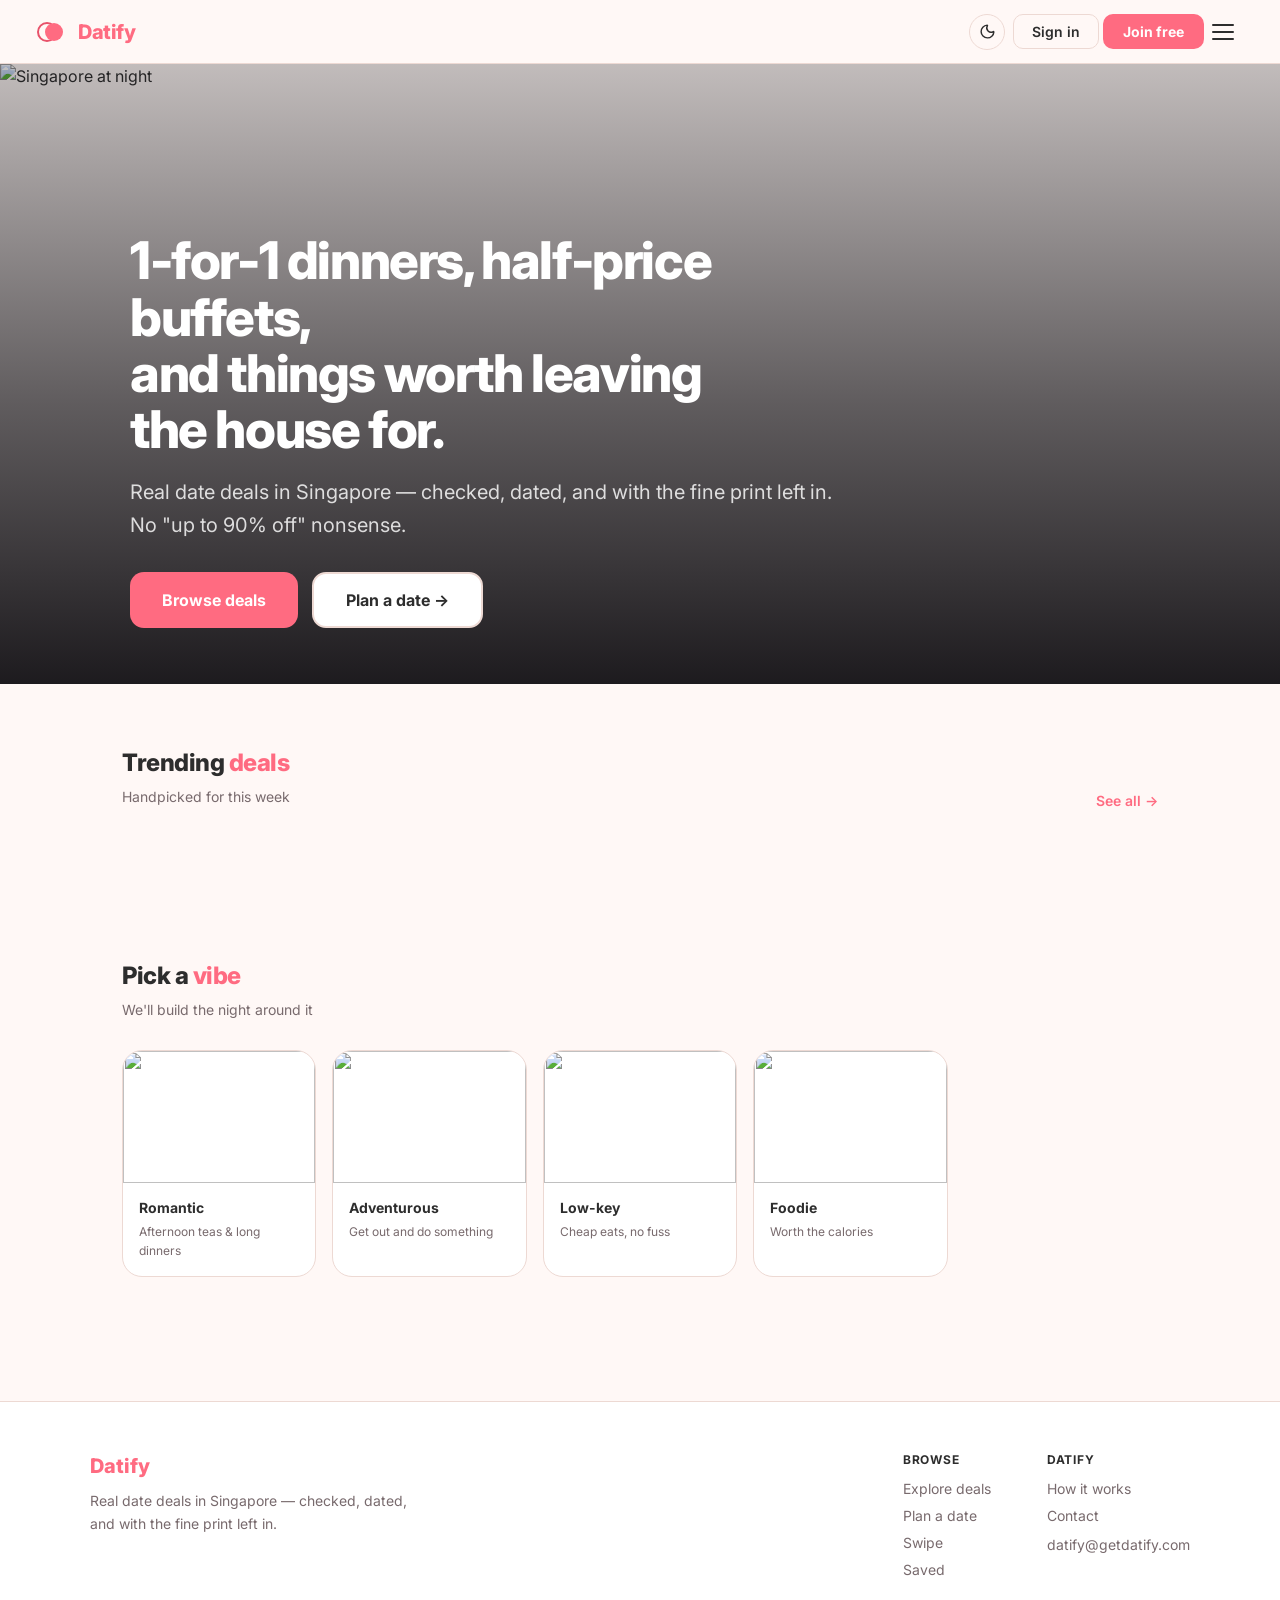
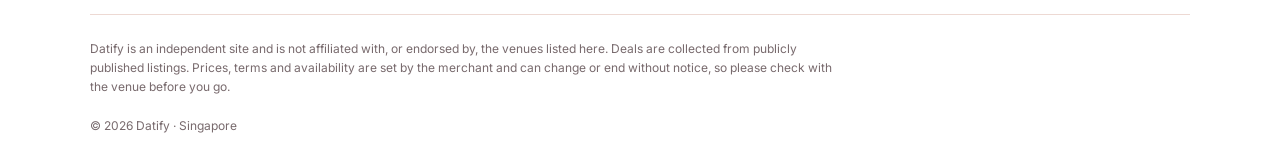
==== commit f2f57f2f: "Add a site footer, fix muted contrast, and make the business inbox a founder account Three things, l" ====
--- a/index.html
+++ b/index.html
@@ -8,8 +8,35 @@
   <!-- ✅ Supabase MUST load before any of your scripts -->
   <script src="https://cdn.jsdelivr.net/npm/@supabase/supabase-js@2"></script>
 
+  <meta name="description" content="Real date deals in Singapore — 1-for-1 dinners, half-price buffets and things worth leaving the house for. Checked, dated, and with the fine print left in." />
+
+  <!-- Icons. The SVG is what modern browsers use; favicon.ico is the fallback
+       Safari and search-engine crawlers look for at the site root. -->
+  <link rel="icon" type="image/svg+xml" href="assets/img/logo-mark.svg">
+  <link rel="icon" type="image/png" sizes="192x192" href="assets/img/icon-192.png">
+  <link rel="icon" sizes="48x48" href="/favicon.ico">
+  <link rel="apple-touch-icon" href="/apple-touch-icon.png">
+
+  <!-- Open Graph / Twitter: without these a shared link is a bare URL with no
+       image or title. Both need absolute URLs — relative ones are ignored. -->
+  <meta property="og:type" content="website" />
+  <meta property="og:site_name" content="Datify" />
+  <meta property="og:title" content="Datify — Real date deals in Singapore" />
+  <meta property="og:description" content="1-for-1 dinners, half-price buffets and things worth leaving the house for. Checked, dated, and with the fine print left in." />
+  <meta property="og:url" content="https://getdatify.com/" />
+  <meta property="og:image" content="https://getdatify.com/assets/img/og-image.jpg" />
+  <meta property="og:image:width" content="1200" />
+  <meta property="og:image:height" content="630" />
+  <meta property="og:image:alt" content="Datify — real date deals in Singapore" />
+  <meta property="og:locale" content="en_SG" />
+  <meta name="twitter:card" content="summary_large_image" />
+  <meta name="twitter:title" content="Datify — Real date deals in Singapore" />
+  <meta name="twitter:description" content="1-for-1 dinners, half-price buffets and things worth leaving the house for." />
+  <meta name="twitter:image" content="https://getdatify.com/assets/img/og-image.jpg" />
+
+  <link rel="canonical" href="https://getdatify.com/" />
+
   <link rel="stylesheet" href="css/style.css">
-  <link rel="icon" type="image/svg+xml" href="assets/img/logo-mark.svg">
   <script src="js/theme.js"></script>
 </head>
 <body>
@@ -50,6 +77,7 @@
     <button class="nav-link"        data-page="saved"   onclick="go('saved');closeMobileMenu()">Saved</button>
     <button class="nav-link"        data-page="howitworks" onclick="go('howitworks');closeMobileMenu()">How it works</button>
     <button class="nav-link"        data-page="contact" onclick="go('contact');closeMobileMenu()">Contact</button>
+    <button class="nav-link" id="nav-admin-link" style="display:none" onclick="location.href='admin.html'">Admin</button>
     <div class="nav-mobile-auth" id="nav-auth-area-mobile">
       <button class="btn-ghost" onclick="go('login');closeMobileMenu()">Sign in</button>
       <button class="btn-pink"  onclick="go('signup');closeMobileMenu()">Join free</button>
@@ -520,7 +548,47 @@
   </div>
 </div>
 
+<!-- FOOTER — deliberately outside the .page divs, so it sits under every
+     view rather than being swapped out by go(). -->
+<footer class="site-footer">
+  <div class="footer-inner">
+    <div class="footer-brand">
+      <div class="footer-logo">Datify</div>
+      <p class="footer-tagline">Real date deals in Singapore &mdash; checked, dated, and with the fine print left in.</p>
+    </div>
+
+    <nav class="footer-links" aria-label="Footer">
+      <div class="footer-col">
+        <h4>Browse</h4>
+        <button onclick="go('explore')">Explore deals</button>
+        <button onclick="go('planner')">Plan a date</button>
+        <button onclick="go('swipe')">Swipe</button>
+        <button onclick="go('saved')">Saved</button>
+      </div>
+      <div class="footer-col">
+        <h4>Datify</h4>
+        <button onclick="go('howitworks')">How it works</button>
+        <button onclick="go('contact')">Contact</button>
+        <a href="mailto:datify@getdatify.com">datify@getdatify.com</a>
+      </div>
+    </nav>
+  </div>
+
+  <div class="footer-note">
+    <p>Datify is an independent site and is not affiliated with, or endorsed by, the
+    venues listed here. Deals are collected from publicly published listings. Prices,
+    terms and availability are set by the merchant and can change or end without
+    notice, so please check with the venue before you go.</p>
+  </div>
+
+  <div class="footer-bottom">
+    <span>&copy; 2026 Datify &middot; Singapore</span>
+  </div>
+</footer>
+
 <script src="js/supabase-client.js"></script>
+<script src="js/admins.js"></script>
+<script src="js/track.js"></script>
 <script src="js/icons.js"></script>
 <script src="js/app.js"></script>
 </body>
--- a/css/style.css
+++ b/css/style.css
@@ -5,7 +5,12 @@
     .dt-icon{display:inline-block;vertical-align:-0.15em;flex-shrink:0}
     :root{
       --pink:#FF6B81;--peach:#FFD6C9;--bg:#FFF8F6;--text:#2D2D2D;
-      --white:#FFFFFF;--muted:#9B8B8E;--border:#EDD9D3;
+      /* --muted was #9B8B8E: 3.24:1 on white, under the 4.5:1 AA floor for
+         body text, and it is used for every secondary label on the site.
+         #786A6D is the same warm grey a few steps darker and clears 4.5:1
+         on all three light surfaces (white 5.15, --bg 4.90, --pink-light
+         4.66). Dark mode's --muted already passed and is unchanged. */
+      --white:#FFFFFF;--muted:#786A6D;--border:#EDD9D3;
       --pink-light:#FFF0F2;--pink-dark:#E8526A;--pink-xlight:#FFF8F9;
       --purple:#8B5CF6;--purple-light:#F5F3FF;
       --green:#10B981;--amber:#F59E0B;--red:#EF4444;
@@ -407,6 +412,7 @@
     .sidebar-btn.primary:hover{background:var(--pink-dark)}
     .sidebar-btn.secondary{border:1.5px solid var(--border);background:var(--white);color:var(--text)}
     .sidebar-btn.secondary:hover{border-color:var(--pink);color:var(--pink)}
+    a.sidebar-btn{display:flex;align-items:center;justify-content:center;gap:6px;text-decoration:none;box-sizing:border-box}
 
     /* SAVED */
     .saved-wrap{max-width:800px;margin:0 auto;padding:40px 24px}
@@ -600,3 +606,30 @@
       /* go() and the plan page call scrollTo({behavior:'smooth'}) directly */
       html{scroll-behavior:auto !important}
     }
+
+    /* FOOTER
+       Lives outside the .page divs, so one copy serves every view. Colours are
+       all tokens: --white, --border, --muted and --text each flip in dark mode,
+       and --pink reads correctly on both backgrounds. */
+    .site-footer{border-top:1px solid var(--border);background:var(--white);margin-top:64px;padding:48px 24px 28px}
+    .footer-inner{max-width:1100px;margin:0 auto;display:flex;flex-wrap:wrap;gap:40px;justify-content:space-between}
+    .footer-brand{max-width:340px}
+    .footer-logo{font-size:var(--fs-lg);font-weight:800;color:var(--pink)}
+    .footer-tagline{font-size:var(--fs-sm);color:var(--muted);line-height:1.6;margin:8px 0 0}
+    .footer-links{display:flex;gap:56px;flex-wrap:wrap}
+    .footer-col{display:flex;flex-direction:column;align-items:flex-start;gap:10px}
+    .footer-col h4{font-size:var(--fs-xs);font-weight:700;text-transform:uppercase;letter-spacing:0.06em;color:var(--text);margin:0}
+    .footer-col button,.footer-col a{background:none;border:none;padding:0;font-family:'Inter',sans-serif;font-size:var(--fs-sm);color:var(--muted);cursor:pointer;text-decoration:none;text-align:left}
+    .footer-col button:hover,.footer-col a:hover{color:var(--pink)}
+    /* Visible focus ring: these are the only footer controls, and they are
+       reachable by keyboard before anything else on a long page. */
+    .footer-col button:focus-visible,.footer-col a:focus-visible{outline:2px solid var(--pink);outline-offset:3px;border-radius:4px}
+    .footer-note{max-width:1100px;margin:36px auto 0;padding-top:24px;border-top:1px solid var(--border)}
+    .footer-note p{font-size:var(--fs-xs);color:var(--muted);line-height:1.6;margin:0;max-width:760px}
+    .footer-bottom{max-width:1100px;margin:20px auto 0;font-size:var(--fs-xs);color:var(--muted)}
+    @media(max-width:700px){
+      .site-footer{margin-top:48px;padding:36px 20px 20px}
+      .footer-inner{gap:28px}
+      .footer-links{gap:40px}
+      .footer-note{margin-top:28px}
+    }
